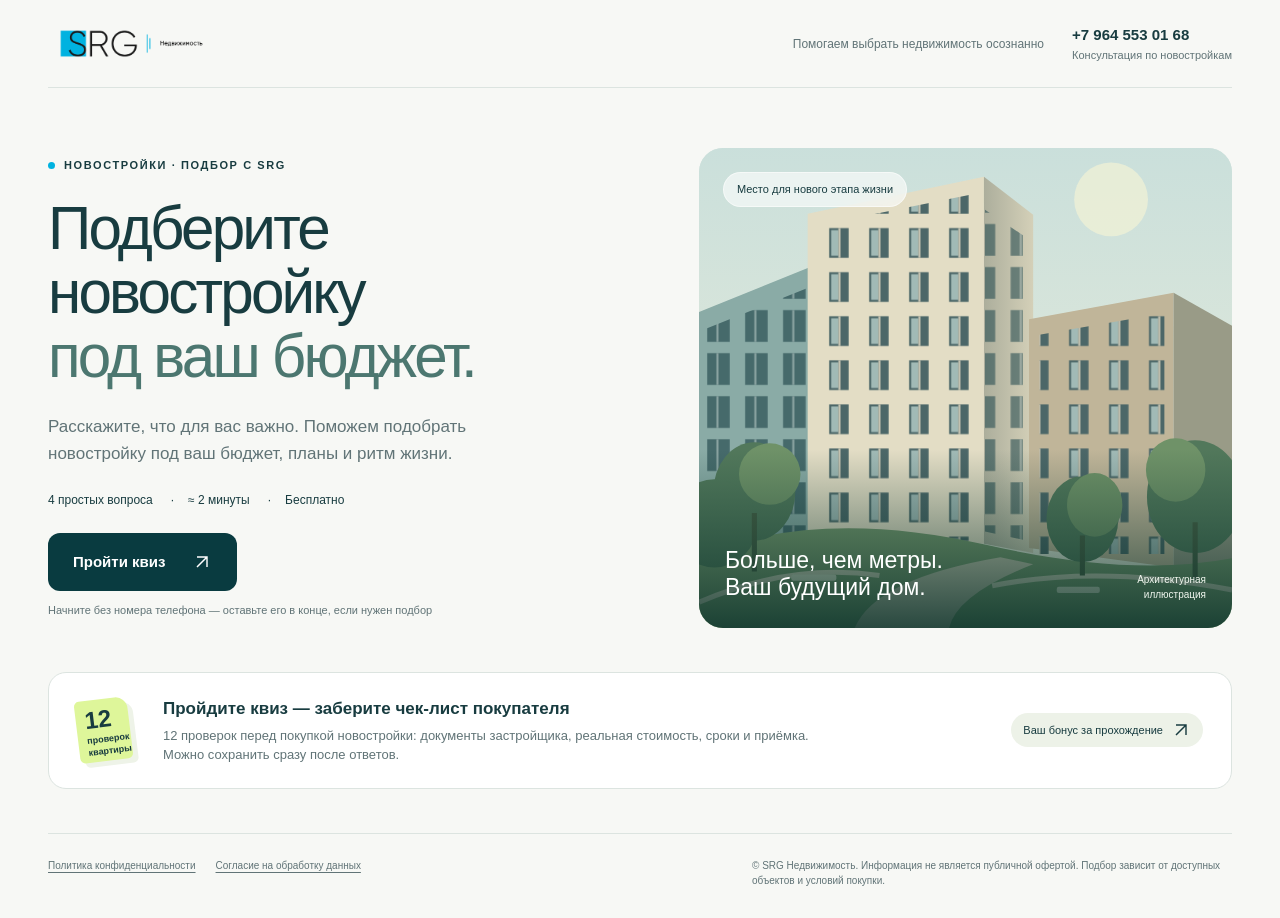
==== SRG_quiz.html @ aa9a9b54 "Add updated SRG new-build quiz and download archive" ====
<!doctype html>
<html lang="ru">
<head>
<meta charset="utf-8"><meta name="viewport" content="width=device-width,initial-scale=1,viewport-fit=cover">
<meta name="theme-color" content="#093b40"><meta name="description" content="Подбор новостройки с SRG: ответьте на 4 вопроса и получите чек-лист проверки квартиры перед покупкой.">
<title>Ваша новая квартира — квиз SRG Недвижимость</title>
<style>
:root{--ink:#183c40;--muted:#617477;--paper:#f7f8f5;--line:#dce4e0;--green:#093b40;--lime:#def69a;--blue:#00b2e0;--error:#b33530}*{box-sizing:border-box}body{margin:0;font-family:Arial,Helvetica,sans-serif;color:var(--ink);background:var(--paper);line-height:1.5}button,input{font:inherit}button,a,input{-webkit-tap-highlight-color:transparent}button{cursor:pointer}a{color:inherit}button:focus-visible,a:focus-visible,input:focus-visible{outline:3px solid #00a7d1;outline-offset:4px}button:disabled{cursor:not-allowed;opacity:.45}button{color:inherit}h1,h2,h3,p{margin:0}button{border:0}svg{display:block}img{max-width:100%}[hidden]{display:none!important}.wrap{width:min(1184px,calc(100% - 64px));margin:auto}.header{height:88px;display:flex;align-items:center;justify-content:space-between;border-bottom:1px solid var(--line);gap:20px}.logo{width:167px;display:block}.header-right{display:flex;align-items:center;gap:28px}.header-note{font-size:12px;color:var(--muted)}.phone{text-decoration:none;font-weight:700;font-size:15px}.phone small{display:block;text-align:right;color:var(--muted);font-size:11px;font-weight:400}.hero{display:grid;grid-template-columns:1.12fr 1fr;gap:54px;padding:60px 0 44px;align-items:center}.eyebrow{font-size:11px;font-weight:700;letter-spacing:1.6px;text-transform:uppercase;display:flex;gap:9px;align-items:center}.eyebrow:before{content:'';width:7px;height:7px;border-radius:50%;background:var(--blue)}h1{font-size:clamp(38px,4.7vw,61px);font-weight:500;line-height:1.07;letter-spacing:-2.8px;margin:23px 0}h1 em{font-style:normal;color:#4c7770}.intro{color:var(--muted);max-width:430px;font-size:17px;line-height:1.6}.meta{display:flex;align-items:center;gap:18px;margin:24px 0;font-size:12px}.meta span{display:flex;align-items:center;gap:6px}.meta span+span:before{content:'·';margin-right:8px}.primary{display:inline-flex;align-items:center;justify-content:center;gap:27px;padding:18px 25px;border-radius:12px;background:var(--green);color:white;font-size:15px;font-weight:700;min-height:56px;text-decoration:none;transition:background .2s,transform .2s}.primary:hover{background:#176069}.arrow{font-size:23px;line-height:1;font-weight:400}.under-button{font-size:11px;color:var(--muted);margin-top:11px}.scene{position:relative;background:#d6e5df;border-radius:24px;overflow:hidden;min-height:480px;isolation:isolate}.scene>svg{width:100%;height:480px;object-fit:cover}.scene-tag{position:absolute;left:24px;top:24px;background:#fff9;backdrop-filter:blur(10px);padding:8px 13px;border:1px solid #fff8;border-radius:30px;font-size:11px}.scene-caption{position:absolute;bottom:26px;left:26px;right:26px;display:flex;justify-content:space-between;align-items:flex-end;color:white}.scene-caption strong{font-size:23px;line-height:1.2;font-weight:500}.scene-caption span{font-size:10px;color:#f0f6ee;max-width:110px;text-align:right}.gift{display:grid;grid-template-columns:64px 1fr auto;align-items:center;gap:22px;border:1px solid var(--line);border-radius:18px;padding:23px 28px;background:#fff;margin:0 0 44px}.gift-icon{height:62px;width:53px;border-radius:5px 12px 5px 5px;background:var(--lime);display:flex;flex-direction:column;justify-content:center;padding:9px;transform:rotate(-7deg);box-shadow:5px 5px 0 #eef3e8;font-size:9px;font-weight:700;line-height:1.3}.gift-icon b{font-size:24px}.gift-title{font-size:17px;font-weight:700}.gift-copy{font-size:13px;color:var(--muted);margin-top:4px;max-width:650px}.pill{display:inline-flex;align-items:center;gap:8px;border-radius:30px;background:#edf2e8;padding:7px 12px;font-size:11px;white-space:nowrap}.footer{display:flex;justify-content:space-between;gap:24px;padding:24px 0 30px;border-top:1px solid var(--line);color:var(--muted);font-size:10px}.footer-links{display:flex;gap:20px;flex-wrap:wrap}.footer small{font-size:10px;max-width:480px}.legal-link{border:0;background:none;padding:0;text-align:left;text-decoration:underline;text-underline-offset:3px;font-size:inherit;color:inherit}.quiz-page{padding:32px 0 46px}.quiz-heading{display:flex;align-items:center;justify-content:space-between;margin-bottom:20px;gap:16px}.text-button{padding:7px 0;background:none;color:var(--muted);font-size:12px}.quiz-layout{display:grid;grid-template-columns:minmax(0,1fr) 290px;border:1px solid var(--line);border-radius:22px;overflow:hidden;background:#fff;min-height:590px}.main-panel{padding:34px 40px;min-width:0;display:flex;flex-direction:column}.progress-meta{display:flex;justify-content:space-between;font-size:11px;color:var(--muted);margin-bottom:10px}.progress{height:4px;background:#edf1eb;border-radius:8px;overflow:hidden;margin-bottom:32px}.progress-fill{height:100%;background:#559485;transition:width .25s}.question-title{font-size:31px;letter-spacing:-1px;font-weight:500;line-height:1.2;margin:0 0 9px}.question-sub{font-size:13px;color:var(--muted);margin-bottom:25px}.choices{display:grid;grid-template-columns:1fr 1fr;gap:12px;border:0;margin:0;padding:0}.choice{position:relative;cursor:pointer;display:flex;align-items:center;gap:13px;min-height:80px;padding:18px 16px;border:1px solid var(--line);border-radius:12px;transition:background .15s,border-color .15s}.choice:hover{border-color:#6c988c;background:#fafcf8}.choice:has(input:checked){background:#f2f7e8;border-color:#648b65;box-shadow:inset 0 0 0 1px #648b65}.choice:has(input:focus-visible){outline:3px solid var(--blue);outline-offset:3px}.choice input{accent-color:var(--green);width:19px;height:19px;flex-shrink:0;margin:0}.choice strong{font-weight:500;font-size:14px;display:block}.choice small{font-size:11px;color:var(--muted);display:block;margin-top:3px}.plan-icon{border:1.5px solid #94a5a0;display:flex;gap:3px;padding:4px;width:43px;height:38px;flex-shrink:0}.plan-icon i{display:block;flex:1;border:1px solid #94a5a0}.choices.rooms .choice{min-height:96px}.quiz-bottom{margin-top:auto;padding-top:25px}.actions{display:flex;align-items:center;justify-content:space-between;gap:16px}.back{border:1px solid var(--line);border-radius:12px;background:white;padding:14px 18px;font-size:13px;min-height:51px}.actions .primary{min-height:51px;padding:14px 23px;font-size:13px}.keyboard-hint{font-size:10px;color:var(--muted);margin-top:14px;text-align:right}.error{font-size:12px;color:var(--error);min-height:23px;margin-bottom:8px}.aside{background:var(--green);color:white;padding:33px 25px;display:flex;flex-direction:column;gap:26px}.advisor{display:flex;gap:12px;align-items:center}.avatar{height:43px;width:43px;background:#2a5a5a;border:1px solid #668880;border-radius:50%;display:grid;place-items:center;font-size:12px;font-weight:700;letter-spacing:1px}.advisor strong{font-weight:500;font-size:14px;display:block}.advisor small{font-size:10px;color:#b7cfca}.tip{font-size:13px;line-height:1.8;color:#e3eeea}.tip:before{content:'“';display:block;color:var(--lime);font-size:43px;line-height:.8;margin:6px 0 14px}.aside-gift{margin-top:auto;border-top:1px solid #426365;padding-top:24px}.aside-gift .pill{background:#31584f;color:var(--lime);font-size:10px;margin-bottom:14px}.aside-gift h3{font-size:19px;line-height:1.3;font-weight:500;margin-bottom:10px}.aside-gift p{font-size:11px;line-height:1.7;color:#bdd1cb}.aside-gift .gift-icon{margin-bottom:20px;color:var(--green)}.contact-grid{display:grid;gap:15px;max-width:470px}.field-label{font-size:12px;display:block;margin-bottom:7px}.input{width:100%;border:1px solid #cbd7d1;border-radius:10px;padding:14px 15px;min-height:52px;background:#fafbf8;color:var(--ink);font-size:16px}.checks{display:grid;gap:12px;margin:18px 0}.check{display:flex;align-items:flex-start;gap:10px;font-size:11px;line-height:1.65;color:var(--muted)}.check input{width:18px;height:18px;accent-color:var(--green);flex-shrink:0;margin:0;margin-top:2px}.check a{color:var(--ink)}.bonus-link{display:inline-flex;align-items:center;gap:8px;font-size:12px;color:#376a57;background:#f0f5e8;border-radius:8px;padding:11px 13px;margin:17px 0 0;text-decoration:underline;text-underline-offset:3px;border:0}.summary{display:flex;flex-wrap:wrap;gap:6px;margin:14px 0 20px}.summary span{font-size:10px;border:1px solid var(--line);border-radius:5px;padding:5px 8px;color:var(--muted)}.notice{border-radius:10px;background:#f2f5ec;padding:15px;font-size:13px;line-height:1.7;margin:15px 0}.success-icon{width:64px;height:64px;background:var(--lime);border-radius:50%;display:grid;place-items:center;font-size:28px;margin-bottom:22px}.success-actions{display:flex;gap:12px;flex-wrap:wrap;margin-top:25px}dialog{width:min(640px,calc(100% - 32px));max-height:85dvh;border:1px solid var(--line);border-radius:18px;padding:28px;color:var(--ink);background:white;box-shadow:0 25px 100px #0003}dialog::backdrop{background:#09282d99;backdrop-filter:blur(4px)}.dialog-top{display:flex;justify-content:flex-end;position:sticky;top:0}.close{background:var(--paper);border-radius:50%;width:36px;height:36px;font-size:24px}.legal-content h3{font-size:21px;line-height:1.3;margin:8px 0 20px}.legal-content p,.legal-content ul{font-size:14px;color:var(--muted);margin:12px 0}.checklist-content h3{font-size:24px;line-height:1.2;margin-bottom:15px}.checklist-content p,.checklist-content li{font-size:13px;color:var(--muted)}.checklist-content ol{padding-left:22px}.checklist-content li{padding:7px 0}.checklist-content .primary{margin-top:20px}.sr-only{position:absolute;width:1px;height:1px;padding:0;margin:-1px;overflow:hidden;clip:rect(0,0,0,0);white-space:nowrap;border:0}
@media(min-width:1500px){.hero{padding-top:78px;padding-bottom:56px}}
@media(max-width:1000px){.wrap{width:calc(100% - 40px)}.hero{gap:28px}.scene,.scene>svg{min-height:420px;height:420px}.quiz-layout{grid-template-columns:minmax(0,1fr) 240px}.main-panel{padding:28px}.aside{padding:28px 20px}.question-title{font-size:28px}.header-note{display:none}.choice{padding:15px 12px}.gift{gap:16px}.gift .pill{display:none}}
@media(max-width:700px){.wrap{width:calc(100% - 36px)}.header{height:70px;gap:15px}.logo{width:128px}.phone{font-size:12px}.phone small{font-size:9px}.hero{grid-template-columns:1fr;gap:25px;padding:29px 0 23px;align-items:start}.eyebrow{font-size:9px;letter-spacing:1.1px}h1{font-size:43px;line-height:1.07;letter-spacing:-1.9px;margin:17px 0}.intro{font-size:14px;max-width:360px}.meta{font-size:11px;gap:10px;margin:19px 0}.primary{width:100%;padding:16px 20px;justify-content:space-between}.under-button{text-align:center;font-size:10px}.scene,.scene>svg{height:225px;min-height:225px}.scene>svg{object-fit:cover}.scene{border-radius:16px}.scene-tag{top:14px;left:16px;font-size:9px;padding:6px 10px}.scene-caption{bottom:17px;left:17px;right:17px}.scene-caption strong{font-size:19px}.scene-caption span{font-size:8px}.gift{grid-template-columns:48px 1fr;padding:19px 16px;gap:15px;border-radius:14px;margin-bottom:26px}.gift-icon{width:43px;height:56px;font-size:8px}.gift-title{font-size:14px;line-height:1.4}.gift-copy{font-size:11px;line-height:1.6}.footer{flex-direction:column;gap:13px;padding:20px 0 24px;font-size:9px}.footer-links{gap:12px;line-height:1.8}.footer small{font-size:9px}.quiz-page{padding:15px 0 25px}.quiz-heading{margin-bottom:13px}.quiz-heading .eyebrow{font-size:9px}.text-button{font-size:11px}.quiz-layout{display:flex;flex-direction:column;border-radius:16px;min-height:0}.main-panel{padding:24px 19px;min-height:520px}.progress{margin-bottom:25px}.question-title{font-size:27px;line-height:1.18;letter-spacing:-.8px}.question-sub{font-size:12px;margin-bottom:20px}.choices{gap:10px;grid-template-columns:1fr}.choice{min-height:61px;padding:14px}.choice strong{font-size:14px}.choice small{font-size:11px}.choices.rooms{grid-template-columns:1fr 1fr}.choices.priorities{grid-template-columns:1fr 1fr}.choices.priorities .choice{min-height:94px;gap:9px;align-items:flex-start;padding:13px 10px}.choices.priorities .choice strong{font-size:12px}.choices.priorities .choice small{font-size:10px}.choices.rooms .choice{min-height:105px;flex-wrap:wrap;gap:8px}.choices.rooms .choice input{position:absolute;right:12px;top:12px;width:17px;height:17px}.choices.rooms .choice>span:last-child{width:100%}.plan-icon{width:35px;height:29px}.quiz-bottom{padding-top:18px}.actions .primary{width:auto;flex:1;max-width:250px;justify-content:center;gap:20px;padding:14px 16px}.back{padding:14px}.keyboard-hint{display:none}.aside{padding:18px 20px;gap:12px}.advisor,.tip{display:none}.aside-gift{padding:0;border:0;display:grid;grid-template-columns:35px 1fr;column-gap:15px;align-items:center}.aside-gift .gift-icon{width:32px;height:40px;padding:5px;font-size:6px;margin:0;grid-row:1/4;box-shadow:none}.aside-gift .gift-icon b{font-size:17px}.aside-gift .pill{background:none;padding:0;font-size:9px;margin-bottom:3px}.aside-gift h3{font-size:13px;margin:0}.aside-gift p{font-size:10px;line-height:1.5;margin-top:5px}.check{font-size:10px}.summary{margin-bottom:15px}.success-actions{flex-direction:column}.success-actions .primary{justify-content:center}.error{font-size:11px}.contact-grid{gap:12px}.bonus-link{font-size:11px}dialog{padding:20px}.legal-content h3{font-size:19px}}
@media(max-width:700px){#welcome{display:flex;flex-direction:column}.hero{display:contents}.hero>div:first-child{padding-top:29px}.hero .scene{order:2;margin-bottom:25px}.gift{margin:23px 0;order:1}.scene{width:100%}h1{font-size:40px}.gift-title{font-size:14px}}
@media(max-width:360px){.wrap{width:calc(100% - 28px)}h1{font-size:37px}.phone{font-size:11px}.logo{width:113px}.main-panel{padding:22px 15px}.actions{gap:9px}.actions .primary{font-size:12px;gap:10px}.meta{gap:5px;font-size:10px}.meta span+span:before{margin-right:4px}}
@media(prefers-reduced-motion:reduce){*,*:before,*:after{scroll-behavior:auto!important;transition:none!important;animation:none!important}}
</style>
</head><body>
<header class="wrap header"><a href="#" data-home aria-label="SRG Недвижимость — на главную"><img class="logo" src="[data-uri]" alt="SRG Недвижимость"></a><div class="header-right"><span class="header-note">Помогаем выбрать недвижимость осознанно</span><a class="phone" href="tel:+79645530168">+7 964 553 01 68<small>Консультация по новостройкам</small></a></div></header>
<main>
<section class="wrap" id="welcome" aria-labelledby="hero-title">
<div class="hero"><div><p class="eyebrow">Новостройки · подбор с SRG</p><h1 id="hero-title">Подберите<br>новостройку<br><em>под ваш бюджет.</em></h1><p class="intro">Расскажите, что для вас важно. Поможем подобрать новостройку под ваш бюджет, планы и ритм жизни.</p><div class="meta"><span>4 простых вопроса</span><span>≈ 2 минуты</span><span>Бесплатно</span></div><button class="primary" type="button" id="start">Пройти квиз<span class="arrow" aria-hidden="true"><svg width="20" height="20" viewBox="0 0 24 24" fill="none" stroke="currentColor" stroke-width="1.7" aria-hidden="true"><path d="M6 18 18 6M6 6h12v12"/></svg></span></button><p class="under-button">Начните без номера телефона — оставьте его в конце, если нужен подбор</p></div>
<div class="scene" role="img" aria-label="Иллюстрация современного жилого квартала с зелёным двором"><span class="scene-tag">Место для нового этапа жизни</span>
<svg viewBox="0 0 520 500" preserveAspectRatio="xMidYMid slice" aria-hidden="true"><defs><linearGradient id="sky" x2="0" y2="1"><stop stop-color="#c9dfdb"/><stop offset="1" stop-color="#ecedda"/></linearGradient><linearGradient id="shade" x2="1" y2="0"><stop stop-color="#acae9c"/><stop offset="1" stop-color="#d4d0b8"/></linearGradient><linearGradient id="fade" x2="0" y2="1"><stop stop-color="#0a352e" stop-opacity="0"/><stop offset="1" stop-color="#082e28" stop-opacity=".9"/></linearGradient><pattern id="windows" width="39" height="43" patternUnits="userSpaceOnUse"><rect x="10" y="8" width="19" height="29" fill="#4c6768"/><rect x="12" y="10" width="7" height="25" fill="#a1bab6"/><path d="M20 8v29" stroke="#cbc7b4" stroke-width="2"/></pattern><pattern id="dark-windows" width="37" height="42" patternUnits="userSpaceOnUse"><rect x="8" y="6" width="22" height="31" fill="#294e52"/><path d="M18 6v31" stroke="#8ba1a0" stroke-width="2"/></pattern></defs><rect width="520" height="500" fill="url(#sky)"/><circle cx="402" cy="66" r="36" fill="#f6f4d6" opacity=".65"/><path d="M-20 470L-20 184 123 126 123 431Z" fill="#8aaba6"/><path d="M0 195L112 150V419H0Z" fill="url(#dark-windows)" opacity=".7"/><path d="M106 390V80L278 44V402Z" fill="#e3ddc5"/><path d="M278 44L326 81V411L278 402Z" fill="url(#shade)"/><path d="M118 91L267 61V399H118Z" fill="url(#windows)"/><path d="M279 76L316 101V398L279 390Z" fill="url(#dark-windows)" opacity=".6"/><path d="M322 406V183L463 157V425Z" fill="#c0b599"/><path d="M463 157L530 195V441L463 425Z" fill="#999b87"/><path d="M332 198L454 177V412H332Z" fill="url(#windows)"/><path d="M0 413Q118 366 280 403T550 409V500H0Z" fill="#78996e"/><path d="M148 500Q153 439 294 415L326 422Q234 458 244 500" fill="#c4c3ac"/><path d="M0 459Q90 420 176 433M286 443Q391 422 520 447" stroke="#d0d0b8" stroke-width="5" fill="none"/>
<g fill="#52785b"><ellipse cx="54" cy="351" rx="40" ry="48"/><ellipse cx="15" cy="382" rx="42" ry="43"/><ellipse cx="374" cy="378" rx="35" ry="42"/><ellipse cx="484" cy="356" rx="47" ry="55"/></g><g fill="#6f9268"><ellipse cx="69" cy="334" rx="30" ry="30"/><ellipse cx="386" cy="364" rx="27" ry="31"/><ellipse cx="465" cy="330" rx="29" ry="31"/></g><g stroke="#485f45" stroke-width="5"><path d="M54 372v57M374 394v39M484 381v57"/></g><g fill="#dae0c8"><rect x="90" y="432" width="44" height="6" rx="2"/><rect x="349" y="444" width="42" height="6" rx="2"/></g><rect y="310" width="520" height="190" fill="url(#fade)"/></svg>
<div class="scene-caption"><strong>Больше, чем метры.<br>Ваш будущий дом.</strong><span>Архитектурная иллюстрация</span></div></div></div>
<div class="gift"><div class="gift-icon" aria-hidden="true"><b>12</b>проверок<br>квартиры</div><div><p class="gift-title">Пройдите квиз — заберите чек-лист покупателя</p><p class="gift-copy">12 проверок перед покупкой новостройки: документы застройщика, реальная стоимость, сроки и приёмка. Можно сохранить сразу после ответов.</p></div><span class="pill">Ваш бонус за прохождение <svg width="20" height="20" viewBox="0 0 24 24" fill="none" stroke="currentColor" stroke-width="1.7" aria-hidden="true"><path d="M6 18 18 6M6 6h12v12"/></svg></span></div>
</section>
<section class="wrap quiz-page" id="quiz" hidden aria-labelledby="question-title"><div class="quiz-heading"><button type="button" class="text-button" data-home>← На главную</button><span class="eyebrow">Ваш будущий дом — ближе</span></div><div class="quiz-layout"><div class="main-panel"><div id="progress-area"><div class="progress-meta"><span id="step-label"></span><span id="progress-label"></span></div><div class="progress" role="progressbar" aria-label="Прогресс опроса" aria-valuemin="0" aria-valuemax="100" aria-valuenow="0"><div class="progress-fill"></div></div></div><form id="quiz-form" novalidate data-endpoint=""><div id="step-content"></div><div class="quiz-bottom"><p class="error" id="error" role="alert"></p><div class="actions"><button type="button" class="back" id="back">← Назад</button><button type="submit" class="primary" id="next">Далее <span class="arrow" aria-hidden="true">→</span></button></div><p class="keyboard-hint">Выберите подходящий вариант и нажмите «Далее»</p></div></form></div><aside class="aside"><div class="advisor"><div class="avatar" aria-hidden="true">SRG</div><div><strong>Команда SRG</strong><small>Поможем разобраться в деталях</small></div></div><p class="tip" id="advisor-tip"></p><div class="aside-gift"><div class="gift-icon" aria-hidden="true"><b>12</b>проверок<br>квартиры</div><span class="pill">Бонус за прохождение</span><h3>Покупайте квартиру<br>с открытыми глазами</h3><p>Чек-лист проверки новостройки будет доступен после 4 вопроса.</p></div></aside></div></section>
</main>
<footer class="wrap footer"><div class="footer-links"><a href="#privacy-policy" class="legal-link" data-legal="privacy-policy">Политика конфиденциальности</a><a href="#personal-data-consent" class="legal-link" data-legal="personal-data-consent">Согласие на обработку данных</a></div><small>© SRG Недвижимость. Информация не является публичной офертой. Подбор зависит от доступных объектов и условий покупки.</small></footer>
<dialog id="legal-dialog" aria-label="Правовые документы"><div class="dialog-top"><button type="button" class="close" data-close aria-label="Закрыть документ">×</button></div><div class="legal-content" id="legal-content"></div></dialog>
<template id="privacy-policy">
          <h3>Политика обработки данных и конфиденциальности</h3>
          <p>Данные из формы используются для обратной связи по заявке, подготовки консультации, подбора вариантов и контроля качества коммуникаций. Оператор: ООО «ЭсАрДжи-Ипотечный центр», ИНН 7705860470, ОГРН 5087746296710.</p>
          <ul>
            <li>Обрабатываются телефон и ответы квиза.</li>
            <li>Данные могут уточняться, храниться и использоваться в пределах целей обращения.</li>
            <li>Пользователь может отозвать согласие, направив обращение оператору.</li>
          </ul>
        </template><template id="personal-data-consent">
          <h3>Согласие на обработку персональных данных</h3>
          <p>Оставляя заявку, пользователь подтверждает согласие на обработку персональных данных для связи по обращению, консультации по покупке новостройки и подготовки предложений по сопровождению сделки.</p>
          <p style="margin-top:12px">Адрес оператора: 105082, Москва, вн.тер.г. муниципальный округ Басманный, ул. Фридриха Энгельса, д. 75, стр. 11, этаж 2, офис 204.</p>
        </template>
<dialog id="checklist-dialog" aria-labelledby="checklist-title"><div class="dialog-top"><button type="button" class="close" data-close aria-label="Закрыть чек-лист">×</button></div><div class="checklist-content"><p class="eyebrow">Ваш бонус · SRG Недвижимость</p><h3 id="checklist-title" style="margin-top:16px">12 проверок перед покупкой новостройки</h3><p>Сохраните список и используйте его при сравнении объектов.</p><ol id="checklist-items"></ol><p>Материал носит информационный характер. Для проверки конкретной сделки обратитесь к профильному специалисту.</p><button type="button" class="primary" id="download">Сохранить чек-лист <span aria-hidden="true">↓</span></button></div></dialog>
<noscript><p class="wrap notice">Для прохождения квиза включите JavaScript. Связаться с SRG можно по телефону <a href="tel:+79645530168">+7 964 553 01 68</a>.</p></noscript>
<script>
'use strict';
(()=>{
const questions=[
{key:'priorities',title:'Что для вас важно в новом доме?',sub:'Выберите до 3 приоритетов — учтём их при подборе.',multiple:true,options:[['Зелёный район'],['Инфраструктура для детей','Школы и детские сады рядом'],['Близость к метро, МЦД или МЦК'],['Парковка'],['Закрытый благоустроенный двор'],['Вид из окна'],['Близость к центру'],['Скорое получение ключей']],tip:'Выберите до трёх самых важных факторов. Это поможет сравнивать квартиры по вашим потребностям, а не только по цене.'},
{key:'rooms',title:'Сколько комнат вас интересует?',sub:'Выберите удобный для вас формат квартиры.',rooms:true,options:[['Студия'],['1 комната'],['2 комнаты'],['3 комнаты'],['4 и более комнат']],tip:'Количество комнат — отправная точка. На консультации можно обсудить площадь, хранение и удобство планировки.'},
{key:'budget',title:'На какую цену ориентируетесь?',sub:'Укажите полную стоимость квартиры, а не первый взнос.',options:[['До 4 млн ₽'],['4–13 млн ₽'],['13–21 млн ₽'],['21–30 млн ₽'],['Более 30 млн ₽']],tip:'В бюджет стоит заложить не только квартиру, но и отделку, переезд и сопутствующие расходы. Поможем учесть детали.'},
{key:'finish',title:'Какая отделка вам подходит?',sub:'Выберите, в каком виде хотите получить квартиру.',options:[['Черновая отделка','Ремонт с нуля под себя'],['Предчистовая (White box)','Основная подготовка к ремонту выполнена'],['Чистовая отделка','Финишные покрытия от застройщика'],['Готовый ремонт','Рассматриваю готовое решение'],['Не важно','Готовы сравнить варианты']],tip:'Названия отделки у застройщиков могут отличаться. Важно сравнить конкретный перечень работ и материалов в договоре.'}
];
const checklist=[['Проверьте застройщика','Сопоставьте наименование и ИНН в договоре с данными ЕГРЮЛ. Изучите реализованные проекты и историю переносов сроков.'],['Изучите проект на наш.дом.рф','Найдите проектную декларацию, разрешение на строительство и актуальные сведения о ходе работ.'],['Проверьте права на землю','Уточните кадастровый номер, вид разрешённого использования и основание владения участком. При необходимости запросите выписку ЕГРН.'],['Сверьте условия договора','Проверьте точное описание объекта, площадь, цену, отделку, срок передачи и ответственность сторон.'],['Разберитесь с эскроу','Уточните порядок оплаты, уполномоченный банк и условия возврата средств. Не переводите деньги по неподтверждённым реквизитам.'],['Рассчитайте полную стоимость','Учтите отделку, мебель, страхование, оформление, переезд и другие расходы помимо цены квартиры.'],['Сравните способы оплаты','Запросите полную стоимость кредита, график платежей и условия рассрочки. Проверьте, меняется ли цена при выборе программы.'],['Уточните сроки','Разделяйте дату ввода дома в эксплуатацию и срок передачи ключей. Посмотрите, что закреплено в договоре.'],['Оцените инфраструктуру','Проверьте фактическую доступность транспорта, школ, поликлиник и магазинов. Отделяйте существующие объекты от планируемых.'],['Изучите планировку','Проверьте размеры помещений, окна, стороны света, мокрые зоны, места хранения и возможные ограничения перепланировки.'],['Зафиксируйте состав отделки','Уточните материалы, оборудование, комплектацию и критерии качества в приложении к договору.'],['Подготовьтесь к приёмке','Осмотрите квартиру, зафиксируйте недостатки в акте и уточните порядок их устранения. При необходимости пригласите специалиста.']];
const $=s=>document.querySelector(s),welcome=$('#welcome'),quiz=$('#quiz'),form=$('#quiz-form'),content=$('#step-content'),next=$('#next'),back=$('#back'),error=$('#error');
let step=0,answers={},contact={phone:'',personal:false,privacy:false},sending=false,sent=false;
const esc=s=>String(s).replace(/[&<>"']/g,c=>({'&':'&amp;','<':'&lt;','>':'&gt;','"':'&quot;',"'":'&#39;'}[c]));
function top(){window.scrollTo({top:0,behavior:'instant'});}
function focusTitle(){const h=$('#question-title');h?.focus({preventScroll:true});}
function remember(){if(step===questions.length&&!sent){contact.phone=$('#phone')?.value||'';contact.personal=$('#personal')?.checked||false;contact.privacy=$('#privacy')?.checked||false;}}
function render(){
$('.quiz-bottom').hidden=false;error.textContent='';const final=step===questions.length;const percent=Math.round(step/questions.length*100);
$('#step-label').textContent=final?'Все вопросы пройдены':'Вопрос '+(step+1)+' из '+questions.length;
$('#progress-label').textContent=percent+'%';$('.progress-fill').style.width=percent+'%';$('.progress').setAttribute('aria-valuenow',percent);
next.hidden=false;back.textContent=step===0?'← На главную':'← Назад';next.disabled=false;
$('.keyboard-hint').hidden=final;next.innerHTML=final?'Получить подбор <span class="arrow" aria-hidden="true"><svg width="20" height="20" viewBox="0 0 24 24" fill="none" stroke="currentColor" stroke-width="1.7" aria-hidden="true"><path d="M6 18 18 6M6 6h12v12"/></svg></span>':'Далее <span class="arrow" aria-hidden="true">→</span>';
if(!final){const q=questions[step];$('#advisor-tip').textContent=q.tip;
content.innerHTML='<h2 class="question-title" id="question-title" tabindex="-1">'+q.title+'</h2><p class="question-sub">'+q.sub+'</p><fieldset class="choices '+(q.rooms?'rooms':q.multiple?'priorities':'')+'"><legend class="sr-only">'+q.title+'</legend>'+q.options.map((o,i)=>'<label class="choice"><input type="'+(q.multiple?'checkbox':'radio')+'" name="'+q.key+'" value="'+esc(o[0])+'" '+((q.multiple?(answers[q.key]||[]).includes(o[0]):answers[q.key]===o[0])?'checked':'')+'>'+(q.rooms?'<span class="plan-icon" aria-hidden="true">'+Array.from({length:i===5?1:Math.min(i+1,4)},()=>'<i></i>').join('')+'</span>':'')+'<span><strong>'+esc(o[0])+'</strong>'+(o[1]?'<small>'+esc(o[1])+'</small>':'')+'</span></label>').join('')+'</fieldset>';
}else if(answers.budget==='До 4 млн ₽'){
$('#advisor-tip').textContent='Начните с проверки документов и полной стоимости. Если захотите обсудить покупку, свяжитесь с командой SRG.';
content.innerHTML='<div class="success-icon" aria-hidden="true">✓</div><h2 class="question-title" id="question-title" tabindex="-1">Ваш чек-лист уже готов</h2><p class="question-sub">Для вашего бюджета начните с памятки по выбору и проверке квартиры. Сохраните её, чтобы сравнивать предложения осознанно.</p><div class="notice">12 проверок: застройщик, документы, полная стоимость покупки, отделка и приёмка.</div><button type="button" class="primary" data-checklist>Забрать чек-лист <span aria-hidden="true">↓</span></button><p class="question-sub" style="margin-top:20px">Нужна помощь? <a href="tel:+79645530168">Позвоните SRG</a> — обсудим задачу.</p>';
next.hidden=true;$('.keyboard-hint').hidden=true;
}else{
$('#advisor-tip').textContent='Ответы помогут специалисту подготовиться к разговору. Уточним детали и обсудим подходящие варианты без обязательства покупать.';
content.innerHTML='<h2 class="question-title" id="question-title" tabindex="-1">Осталось обсудить ваш подбор</h2><p class="question-sub">Оставьте телефон для консультации SRG. Специалист уточнит детали и поможет с выбором.</p><div class="summary">'+questions.map(q=>'<span>'+esc(Array.isArray(answers[q.key])?answers[q.key].join(', '):answers[q.key])+'</span>').join('')+'</div><div class="contact-grid"><div><label class="field-label" for="phone">Ваш номер телефона</label><input class="input" id="phone" name="phone" type="tel" inputmode="tel" autocomplete="tel" maxlength="24" placeholder="+7 (999) 000-00-00" aria-describedby="error" value="'+esc(contact.phone)+'" required></div></div><div class="checks"><label class="check"><input id="personal" name="personal" type="checkbox" '+(contact.personal?'checked':'')+' required><span>Даю <a href="#personal-data-consent" data-legal="personal-data-consent">согласие на обработку персональных данных</a> для обратной связи по заявке.</span></label><label class="check"><input id="privacy" name="privacy" type="checkbox" '+(contact.privacy?'checked':'')+' required><span>Ознакомлен(а) с <a href="#privacy-policy" data-legal="privacy-policy">политикой конфиденциальности</a>.</span></label></div><button class="bonus-link" type="button" data-checklist>↓ Забрать чек-лист без заявки</button>';
}
}
function home(){if(sending)return;remember();welcome.hidden=false;quiz.hidden=true;top();$('#start').focus({preventScroll:true});}
$('#start').addEventListener('click',()=>{welcome.hidden=true;quiz.hidden=false;if(sent){showSuccess();}else render();top();focusTitle();});
document.addEventListener('click',e=>{
const h=e.target.closest('[data-home]');if(h){e.preventDefault();home();}
const legal=e.target.closest('[data-legal]');if(legal){e.preventDefault();$('#legal-content').innerHTML=document.getElementById(legal.dataset.legal).innerHTML;$('#legal-dialog').showModal();}
if(e.target.closest('[data-checklist]'))$('#checklist-dialog').showModal();
if(e.target.closest('[data-close]'))e.target.closest('dialog').close();
});
document.querySelectorAll('dialog').forEach(d=>d.addEventListener('click',e=>{if(e.target===d){const r=d.getBoundingClientRect();if(e.clientX<r.left||e.clientX>r.right||e.clientY<r.top||e.clientY>r.bottom)d.close();}}));
content.addEventListener('change',e=>{if(step>=questions.length)return;const q=questions[step];if(!e.target.matches('input'))return;if(q.multiple){const chosen=[...content.querySelectorAll('input:checked')];if(chosen.length>3){e.target.checked=false;error.textContent='Выберите не больше 3 приоритетов.';return;}answers[q.key]=chosen.map(i=>i.value);}else answers[q.key]=e.target.value;error.textContent='';});
content.addEventListener('input',e=>{if(e.target.id==='phone')e.target.removeAttribute('aria-invalid');error.textContent='';});
back.addEventListener('click',()=>{if(sending)return;if(step===0){home();return;}remember();step=(step===questions.length&&answers.budget==='До 4 млн ₽')?2:step-1;render();top();focusTitle();});
function validPhone(v){let d=v.replace(/[^0-9]/g,'');if(d.length===10)d='7'+d;if(d.length===11&&d[0]==='8')d='7'+d.slice(1);return /^7[3489][0-9]{9}$/.test(d)?'+'+d:null;}
form.addEventListener('submit',async e=>{
e.preventDefault();if(sending||sent)return;error.textContent='';
if(step<questions.length){if(!answers[questions[step].key]||!answers[questions[step].key].length){error.textContent=questions[step].multiple?'Выберите от 1 до 3 приоритетов.':'Выберите один вариант ответа.';content.querySelector('input').focus();return;}step++;if(step===3&&answers.budget==='До 4 млн ₽')step=questions.length;render();top();focusTitle();return;}
remember();const phone=validPhone(contact.phone);
if(!phone){error.textContent='Введите корректный российский номер: +7 и ещё 10 цифр.';$('#phone').setAttribute('aria-invalid','true');$('#phone').focus();return;}
if(!contact.personal||!contact.privacy){error.textContent='Подтвердите согласие и ознакомление с политикой.';(!contact.personal?$('#personal'):$('#privacy')).focus();return;}
const endpoint=form.dataset.endpoint.trim();
if(!endpoint){error.innerHTML='Онлайн-отправка заявки пока недоступна. Позвоните SRG: <a href="tel:+79645530168">+7 964 553 01 68</a>. Чек-лист уже можно забрать по ссылке выше.';return;}
sending=true;next.disabled=true;back.disabled=true;next.textContent='Отправляем…';const controller=new AbortController(),timer=setTimeout(()=>controller.abort(),15000);
try{const res=await fetch(endpoint,{method:'POST',headers:{'Content-Type':'application/json'},body:JSON.stringify({phone,answers,consent:{personal:true,privacy:true},createdAt:new Date().toISOString(),source:'srg-newbuild-quiz'}),signal:controller.signal});if(!res.ok)throw new Error('HTTP '+res.status);const receipt=await res.json();if(receipt.ok!==true&&receipt.success!==true)throw new Error('Unconfirmed submission');sent=true;contact={phone:'',personal:false,privacy:false};showSuccess();}
catch(_){error.innerHTML='Не удалось подтвердить отправку. Попробуйте ещё раз или позвоните <a href="tel:+79645530168">+7 964 553 01 68</a>.';next.innerHTML='Повторить отправку <span aria-hidden="true"><svg width="20" height="20" viewBox="0 0 24 24" fill="none" stroke="currentColor" stroke-width="1.7" aria-hidden="true"><path d="M6 18 18 6M6 6h12v12"/></svg></span>';}
finally{clearTimeout(timer);sending=false;next.disabled=false;back.disabled=false;}
});
function showSuccess(){content.innerHTML='<div class="success-icon" aria-hidden="true">✓</div><h2 id="question-title" class="question-title" tabindex="-1">Спасибо! Заявка отправлена</h2><p class="question-sub">Специалист SRG свяжется с вами, чтобы обсудить подбор.</p><div class="notice">А пока заберите ваш бонус — 12 проверок перед покупкой новостройки.</div><div class="success-actions"><button class="primary" type="button" data-checklist>Открыть чек-лист <span aria-hidden="true">↓</span></button><button type="button" class="back" id="restart">Пройти ещё раз</button></div>';$('.quiz-bottom').hidden=true;$('#step-label').textContent='Готово';$('#progress-label').textContent='100%';$('.progress-fill').style.width='100%';$('.progress').setAttribute('aria-valuenow','100');$('#restart').onclick=()=>{sent=false;step=0;answers={};$('.quiz-bottom').hidden=false;render();focusTitle();};focusTitle();}
$('#checklist-items').innerHTML=checklist.map(([t,d])=>'<li><strong>'+t+'.</strong> '+d+'</li>').join('');
$('#download').addEventListener('click',()=>{
const doc='<!doctype html><html lang="ru"><meta charset="utf-8"><meta name="viewport" content="width=device-width,initial-scale=1"><title>SRG — чек-лист покупателя новостройки</title><style>body{font-family:Arial,sans-serif;line-height:1.65;color:#183c40;max-width:760px;margin:40px auto;padding:0 22px}h1{line-height:1.15}li{padding:9px 0}p{color:#617477}@media print{body{margin:0;font-size:11pt}li{break-inside:avoid}}</style><p>SRG НЕДВИЖИМОСТЬ · ПАМЯТКА ПОКУПАТЕЛЮ</p><h1>12 проверок перед покупкой новостройки</h1><p>Ваши ориентиры: '+questions.map(q=>esc(Array.isArray(answers[q.key])?answers[q.key].join(', '):answers[q.key]||'Не указано')).join(' · ')+'</p><ol>'+checklist.map(([t,d])=>'<li><strong>'+t+'.</strong> '+d+'</li>').join('')+'</ol><p>Материал носит информационный характер и не заменяет проверку конкретной сделки специалистом.</p><p>SRG: +7 964 553 01 68</p></html>';
const url=URL.createObjectURL(new Blob([doc],{type:'text/html;charset=utf-8'})),a=document.createElement('a');a.href=url;a.download='SRG_checklist_novostroyki.html';document.body.append(a);a.click();a.remove();setTimeout(()=>URL.revokeObjectURL(url),30000);
});
})();
</script></body></html>
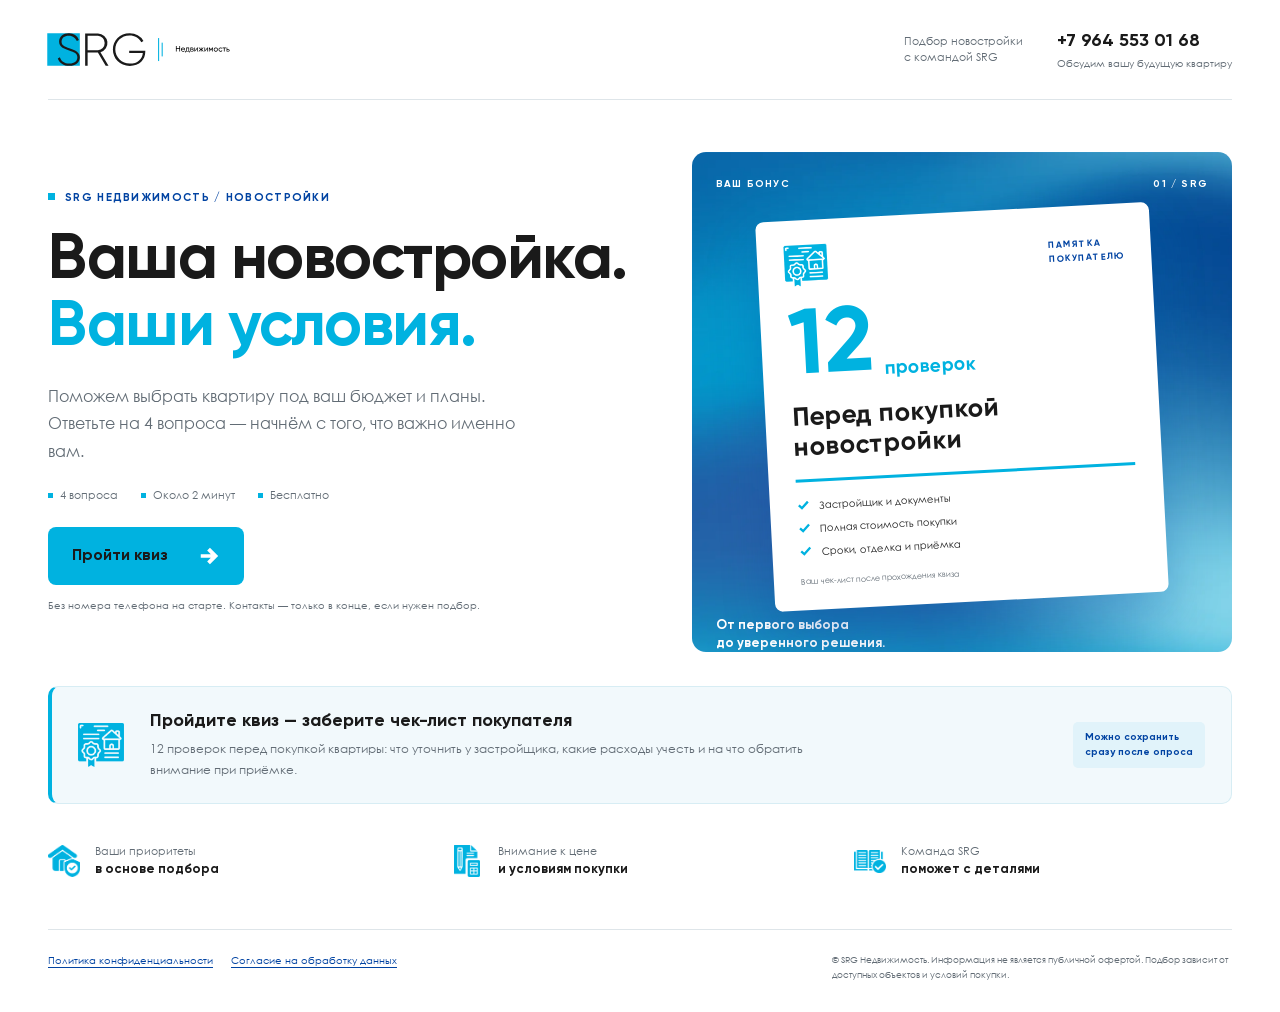
==== commit 65dd42b9: "Apply SRG brandbook fonts, palette and supplied visual assets" ====
--- a/SRG_quiz.html
+++ b/SRG_quiz.html
@@ -2,29 +2,27 @@
 <html lang="ru">
 <head>
 <meta charset="utf-8"><meta name="viewport" content="width=device-width,initial-scale=1,viewport-fit=cover">
-<meta name="theme-color" content="#093b40"><meta name="description" content="Подбор новостройки с SRG: ответьте на 4 вопроса и получите чек-лист проверки квартиры перед покупкой.">
+<meta name="theme-color" content="#00b2e0"><meta name="description" content="Подбор новостройки с SRG: ответьте на 4 вопроса и получите чек-лист проверки квартиры перед покупкой.">
 <title>Ваша новая квартира — квиз SRG Недвижимость</title>
-<style>
-:root{--ink:#183c40;--muted:#617477;--paper:#f7f8f5;--line:#dce4e0;--green:#093b40;--lime:#def69a;--blue:#00b2e0;--error:#b33530}*{box-sizing:border-box}body{margin:0;font-family:Arial,Helvetica,sans-serif;color:var(--ink);background:var(--paper);line-height:1.5}button,input{font:inherit}button,a,input{-webkit-tap-highlight-color:transparent}button{cursor:pointer}a{color:inherit}button:focus-visible,a:focus-visible,input:focus-visible{outline:3px solid #00a7d1;outline-offset:4px}button:disabled{cursor:not-allowed;opacity:.45}button{color:inherit}h1,h2,h3,p{margin:0}button{border:0}svg{display:block}img{max-width:100%}[hidden]{display:none!important}.wrap{width:min(1184px,calc(100% - 64px));margin:auto}.header{height:88px;display:flex;align-items:center;justify-content:space-between;border-bottom:1px solid var(--line);gap:20px}.logo{width:167px;display:block}.header-right{display:flex;align-items:center;gap:28px}.header-note{font-size:12px;color:var(--muted)}.phone{text-decoration:none;font-weight:700;font-size:15px}.phone small{display:block;text-align:right;color:var(--muted);font-size:11px;font-weight:400}.hero{display:grid;grid-template-columns:1.12fr 1fr;gap:54px;padding:60px 0 44px;align-items:center}.eyebrow{font-size:11px;font-weight:700;letter-spacing:1.6px;text-transform:uppercase;display:flex;gap:9px;align-items:center}.eyebrow:before{content:'';width:7px;height:7px;border-radius:50%;background:var(--blue)}h1{font-size:clamp(38px,4.7vw,61px);font-weight:500;line-height:1.07;letter-spacing:-2.8px;margin:23px 0}h1 em{font-style:normal;color:#4c7770}.intro{color:var(--muted);max-width:430px;font-size:17px;line-height:1.6}.meta{display:flex;align-items:center;gap:18px;margin:24px 0;font-size:12px}.meta span{display:flex;align-items:center;gap:6px}.meta span+span:before{content:'·';margin-right:8px}.primary{display:inline-flex;align-items:center;justify-content:center;gap:27px;padding:18px 25px;border-radius:12px;background:var(--green);color:white;font-size:15px;font-weight:700;min-height:56px;text-decoration:none;transition:background .2s,transform .2s}.primary:hover{background:#176069}.arrow{font-size:23px;line-height:1;font-weight:400}.under-button{font-size:11px;color:var(--muted);margin-top:11px}.scene{position:relative;background:#d6e5df;border-radius:24px;overflow:hidden;min-height:480px;isolation:isolate}.scene>svg{width:100%;height:480px;object-fit:cover}.scene-tag{position:absolute;left:24px;top:24px;background:#fff9;backdrop-filter:blur(10px);padding:8px 13px;border:1px solid #fff8;border-radius:30px;font-size:11px}.scene-caption{position:absolute;bottom:26px;left:26px;right:26px;display:flex;justify-content:space-between;align-items:flex-end;color:white}.scene-caption strong{font-size:23px;line-height:1.2;font-weight:500}.scene-caption span{font-size:10px;color:#f0f6ee;max-width:110px;text-align:right}.gift{display:grid;grid-template-columns:64px 1fr auto;align-items:center;gap:22px;border:1px solid var(--line);border-radius:18px;padding:23px 28px;background:#fff;margin:0 0 44px}.gift-icon{height:62px;width:53px;border-radius:5px 12px 5px 5px;background:var(--lime);display:flex;flex-direction:column;justify-content:center;padding:9px;transform:rotate(-7deg);box-shadow:5px 5px 0 #eef3e8;font-size:9px;font-weight:700;line-height:1.3}.gift-icon b{font-size:24px}.gift-title{font-size:17px;font-weight:700}.gift-copy{font-size:13px;color:var(--muted);margin-top:4px;max-width:650px}.pill{display:inline-flex;align-items:center;gap:8px;border-radius:30px;background:#edf2e8;padding:7px 12px;font-size:11px;white-space:nowrap}.footer{display:flex;justify-content:space-between;gap:24px;padding:24px 0 30px;border-top:1px solid var(--line);color:var(--muted);font-size:10px}.footer-links{display:flex;gap:20px;flex-wrap:wrap}.footer small{font-size:10px;max-width:480px}.legal-link{border:0;background:none;padding:0;text-align:left;text-decoration:underline;text-underline-offset:3px;font-size:inherit;color:inherit}.quiz-page{padding:32px 0 46px}.quiz-heading{display:flex;align-items:center;justify-content:space-between;margin-bottom:20px;gap:16px}.text-button{padding:7px 0;background:none;color:var(--muted);font-size:12px}.quiz-layout{display:grid;grid-template-columns:minmax(0,1fr) 290px;border:1px solid var(--line);border-radius:22px;overflow:hidden;background:#fff;min-height:590px}.main-panel{padding:34px 40px;min-width:0;display:flex;flex-direction:column}.progress-meta{display:flex;justify-content:space-between;font-size:11px;color:var(--muted);margin-bottom:10px}.progress{height:4px;background:#edf1eb;border-radius:8px;overflow:hidden;margin-bottom:32px}.progress-fill{height:100%;background:#559485;transition:width .25s}.question-title{font-size:31px;letter-spacing:-1px;font-weight:500;line-height:1.2;margin:0 0 9px}.question-sub{font-size:13px;color:var(--muted);margin-bottom:25px}.choices{display:grid;grid-template-columns:1fr 1fr;gap:12px;border:0;margin:0;padding:0}.choice{position:relative;cursor:pointer;display:flex;align-items:center;gap:13px;min-height:80px;padding:18px 16px;border:1px solid var(--line);border-radius:12px;transition:background .15s,border-color .15s}.choice:hover{border-color:#6c988c;background:#fafcf8}.choice:has(input:checked){background:#f2f7e8;border-color:#648b65;box-shadow:inset 0 0 0 1px #648b65}.choice:has(input:focus-visible){outline:3px solid var(--blue);outline-offset:3px}.choice input{accent-color:var(--green);width:19px;height:19px;flex-shrink:0;margin:0}.choice strong{font-weight:500;font-size:14px;display:block}.choice small{font-size:11px;color:var(--muted);display:block;margin-top:3px}.plan-icon{border:1.5px solid #94a5a0;display:flex;gap:3px;padding:4px;width:43px;height:38px;flex-shrink:0}.plan-icon i{display:block;flex:1;border:1px solid #94a5a0}.choices.rooms .choice{min-height:96px}.quiz-bottom{margin-top:auto;padding-top:25px}.actions{display:flex;align-items:center;justify-content:space-between;gap:16px}.back{border:1px solid var(--line);border-radius:12px;background:white;padding:14px 18px;font-size:13px;min-height:51px}.actions .primary{min-height:51px;padding:14px 23px;font-size:13px}.keyboard-hint{font-size:10px;color:var(--muted);margin-top:14px;text-align:right}.error{font-size:12px;color:var(--error);min-height:23px;margin-bottom:8px}.aside{background:var(--green);color:white;padding:33px 25px;display:flex;flex-direction:column;gap:26px}.advisor{display:flex;gap:12px;align-items:center}.avatar{height:43px;width:43px;background:#2a5a5a;border:1px solid #668880;border-radius:50%;display:grid;place-items:center;font-size:12px;font-weight:700;letter-spacing:1px}.advisor strong{font-weight:500;font-size:14px;display:block}.advisor small{font-size:10px;color:#b7cfca}.tip{font-size:13px;line-height:1.8;color:#e3eeea}.tip:before{content:'“';display:block;color:var(--lime);font-size:43px;line-height:.8;margin:6px 0 14px}.aside-gift{margin-top:auto;border-top:1px solid #426365;padding-top:24px}.aside-gift .pill{background:#31584f;color:var(--lime);font-size:10px;margin-bottom:14px}.aside-gift h3{font-size:19px;line-height:1.3;font-weight:500;margin-bottom:10px}.aside-gift p{font-size:11px;line-height:1.7;color:#bdd1cb}.aside-gift .gift-icon{margin-bottom:20px;color:var(--green)}.contact-grid{display:grid;gap:15px;max-width:470px}.field-label{font-size:12px;display:block;margin-bottom:7px}.input{width:100%;border:1px solid #cbd7d1;border-radius:10px;padding:14px 15px;min-height:52px;background:#fafbf8;color:var(--ink);font-size:16px}.checks{display:grid;gap:12px;margin:18px 0}.check{display:flex;align-items:flex-start;gap:10px;font-size:11px;line-height:1.65;color:var(--muted)}.check input{width:18px;height:18px;accent-color:var(--green);flex-shrink:0;margin:0;margin-top:2px}.check a{color:var(--ink)}.bonus-link{display:inline-flex;align-items:center;gap:8px;font-size:12px;color:#376a57;background:#f0f5e8;border-radius:8px;padding:11px 13px;margin:17px 0 0;text-decoration:underline;text-underline-offset:3px;border:0}.summary{display:flex;flex-wrap:wrap;gap:6px;margin:14px 0 20px}.summary span{font-size:10px;border:1px solid var(--line);border-radius:5px;padding:5px 8px;color:var(--muted)}.notice{border-radius:10px;background:#f2f5ec;padding:15px;font-size:13px;line-height:1.7;margin:15px 0}.success-icon{width:64px;height:64px;background:var(--lime);border-radius:50%;display:grid;place-items:center;font-size:28px;margin-bottom:22px}.success-actions{display:flex;gap:12px;flex-wrap:wrap;margin-top:25px}dialog{width:min(640px,calc(100% - 32px));max-height:85dvh;border:1px solid var(--line);border-radius:18px;padding:28px;color:var(--ink);background:white;box-shadow:0 25px 100px #0003}dialog::backdrop{background:#09282d99;backdrop-filter:blur(4px)}.dialog-top{display:flex;justify-content:flex-end;position:sticky;top:0}.close{background:var(--paper);border-radius:50%;width:36px;height:36px;font-size:24px}.legal-content h3{font-size:21px;line-height:1.3;margin:8px 0 20px}.legal-content p,.legal-content ul{font-size:14px;color:var(--muted);margin:12px 0}.checklist-content h3{font-size:24px;line-height:1.2;margin-bottom:15px}.checklist-content p,.checklist-content li{font-size:13px;color:var(--muted)}.checklist-content ol{padding-left:22px}.checklist-content li{padding:7px 0}.checklist-content .primary{margin-top:20px}.sr-only{position:absolute;width:1px;height:1px;padding:0;margin:-1px;overflow:hidden;clip:rect(0,0,0,0);white-space:nowrap;border:0}
-@media(min-width:1500px){.hero{padding-top:78px;padding-bottom:56px}}
-@media(max-width:1000px){.wrap{width:calc(100% - 40px)}.hero{gap:28px}.scene,.scene>svg{min-height:420px;height:420px}.quiz-layout{grid-template-columns:minmax(0,1fr) 240px}.main-panel{padding:28px}.aside{padding:28px 20px}.question-title{font-size:28px}.header-note{display:none}.choice{padding:15px 12px}.gift{gap:16px}.gift .pill{display:none}}
-@media(max-width:700px){.wrap{width:calc(100% - 36px)}.header{height:70px;gap:15px}.logo{width:128px}.phone{font-size:12px}.phone small{font-size:9px}.hero{grid-template-columns:1fr;gap:25px;padding:29px 0 23px;align-items:start}.eyebrow{font-size:9px;letter-spacing:1.1px}h1{font-size:43px;line-height:1.07;letter-spacing:-1.9px;margin:17px 0}.intro{font-size:14px;max-width:360px}.meta{font-size:11px;gap:10px;margin:19px 0}.primary{width:100%;padding:16px 20px;justify-content:space-between}.under-button{text-align:center;font-size:10px}.scene,.scene>svg{height:225px;min-height:225px}.scene>svg{object-fit:cover}.scene{border-radius:16px}.scene-tag{top:14px;left:16px;font-size:9px;padding:6px 10px}.scene-caption{bottom:17px;left:17px;right:17px}.scene-caption strong{font-size:19px}.scene-caption span{font-size:8px}.gift{grid-template-columns:48px 1fr;padding:19px 16px;gap:15px;border-radius:14px;margin-bottom:26px}.gift-icon{width:43px;height:56px;font-size:8px}.gift-title{font-size:14px;line-height:1.4}.gift-copy{font-size:11px;line-height:1.6}.footer{flex-direction:column;gap:13px;padding:20px 0 24px;font-size:9px}.footer-links{gap:12px;line-height:1.8}.footer small{font-size:9px}.quiz-page{padding:15px 0 25px}.quiz-heading{margin-bottom:13px}.quiz-heading .eyebrow{font-size:9px}.text-button{font-size:11px}.quiz-layout{display:flex;flex-direction:column;border-radius:16px;min-height:0}.main-panel{padding:24px 19px;min-height:520px}.progress{margin-bottom:25px}.question-title{font-size:27px;line-height:1.18;letter-spacing:-.8px}.question-sub{font-size:12px;margin-bottom:20px}.choices{gap:10px;grid-template-columns:1fr}.choice{min-height:61px;padding:14px}.choice strong{font-size:14px}.choice small{font-size:11px}.choices.rooms{grid-template-columns:1fr 1fr}.choices.priorities{grid-template-columns:1fr 1fr}.choices.priorities .choice{min-height:94px;gap:9px;align-items:flex-start;padding:13px 10px}.choices.priorities .choice strong{font-size:12px}.choices.priorities .choice small{font-size:10px}.choices.rooms .choice{min-height:105px;flex-wrap:wrap;gap:8px}.choices.rooms .choice input{position:absolute;right:12px;top:12px;width:17px;height:17px}.choices.rooms .choice>span:last-child{width:100%}.plan-icon{width:35px;height:29px}.quiz-bottom{padding-top:18px}.actions .primary{width:auto;flex:1;max-width:250px;justify-content:center;gap:20px;padding:14px 16px}.back{padding:14px}.keyboard-hint{display:none}.aside{padding:18px 20px;gap:12px}.advisor,.tip{display:none}.aside-gift{padding:0;border:0;display:grid;grid-template-columns:35px 1fr;column-gap:15px;align-items:center}.aside-gift .gift-icon{width:32px;height:40px;padding:5px;font-size:6px;margin:0;grid-row:1/4;box-shadow:none}.aside-gift .gift-icon b{font-size:17px}.aside-gift .pill{background:none;padding:0;font-size:9px;margin-bottom:3px}.aside-gift h3{font-size:13px;margin:0}.aside-gift p{font-size:10px;line-height:1.5;margin-top:5px}.check{font-size:10px}.summary{margin-bottom:15px}.success-actions{flex-direction:column}.success-actions .primary{justify-content:center}.error{font-size:11px}.contact-grid{gap:12px}.bonus-link{font-size:11px}dialog{padding:20px}.legal-content h3{font-size:19px}}
-@media(max-width:700px){#welcome{display:flex;flex-direction:column}.hero{display:contents}.hero>div:first-child{padding-top:29px}.hero .scene{order:2;margin-bottom:25px}.gift{margin:23px 0;order:1}.scene{width:100%}h1{font-size:40px}.gift-title{font-size:14px}}
-@media(max-width:360px){.wrap{width:calc(100% - 28px)}h1{font-size:37px}.phone{font-size:11px}.logo{width:113px}.main-panel{padding:22px 15px}.actions{gap:9px}.actions .primary{font-size:12px;gap:10px}.meta{gap:5px;font-size:10px}.meta span+span:before{margin-right:4px}}
-@media(prefers-reduced-motion:reduce){*,*:before,*:after{scroll-behavior:auto!important;transition:none!important;animation:none!important}}
+<style>@font-face{font-family:SRGGilroy;src:url("[data-uri]") format("woff2");font-weight:700;font-display:swap}
+@font-face{font-family:SRGCentury;src:url("[data-uri]") format("woff2");font-weight:400;font-display:swap}
+@font-face{font-family:SRGCentury;src:url("[data-uri]") format("woff2");font-weight:700;font-display:swap}
+:root{--cyan:#00b2e0;--blue:#0062d8;--cobalt:#0143a2;--ink:#1a1a1a;--muted:#626c75;--line:#dee5e9;--soft:#f4f7f9;--error:#b42318}*{box-sizing:border-box}html{color-scheme:light}body{margin:0;color:var(--ink);background:#fff;font-family:SRGCentury,"Century Gothic",Arial,sans-serif;font-size:15px;line-height:1.6;-webkit-font-smoothing:antialiased}h1,h2,h3,strong,.primary,.back,.eyebrow,.step-counter{font-family:SRGGilroy,Arial,sans-serif;font-weight:700}h1,h2,h3,p{margin:0}button,input{font:inherit}button,a,input{-webkit-tap-highlight-color:transparent}button{border:0;cursor:pointer;color:inherit}a{color:inherit}button:focus-visible,a:focus-visible,input:focus-visible{outline:3px solid var(--blue);outline-offset:4px}button:disabled{cursor:not-allowed;opacity:.5}[hidden]{display:none!important}img{display:block;max-width:100%}svg{display:block}.wrap{width:min(1184px,calc(100% - 64px));margin:auto}.header{height:100px;border-bottom:1px solid var(--line);display:flex;justify-content:space-between;align-items:center;gap:24px}.brand-link{display:inline-flex;align-items:center}.logo{width:232px;height:auto;margin-left:-17px}.header-right{display:flex;align-items:center;gap:34px}.header-note{font-size:11px;color:var(--muted);line-height:1.5}.phone{font-family:SRGGilroy,Arial,sans-serif;font-size:18px;font-weight:700;text-decoration:none;white-space:nowrap}.phone small{display:block;font-family:SRGCentury,Arial,sans-serif;font-size:10px;font-weight:400;color:var(--muted);text-align:right}.hero{display:grid;grid-template-columns:1.1fr 1fr;gap:50px;align-items:center;padding:52px 0 34px}.eyebrow{color:var(--cobalt);font-size:11px;letter-spacing:1.3px;text-transform:uppercase;line-height:1.5}.eyebrow:before{content:'';width:7px;height:7px;background:var(--cyan);display:inline-block;margin-right:10px;vertical-align:1px}h1{font-size:64px;line-height:1.04;letter-spacing:-1.5px;margin:22px 0 21px}h1 span{color:var(--cyan)}.intro{font-size:16px;line-height:1.7;color:var(--muted);max-width:480px}.meta{display:flex;gap:23px;flex-wrap:wrap;font-size:11px;color:var(--muted);margin:23px 0}.meta span{display:flex;align-items:center;gap:7px}.meta span:before{content:'';width:5px;height:5px;background:var(--cyan)}.primary{display:inline-flex;align-items:center;justify-content:space-between;gap:30px;min-height:58px;padding:17px 24px;border-radius:8px;background:var(--cyan);color:var(--ink);font-size:16px;font-weight:700;line-height:1.3;text-decoration:none;transition:background .15s,box-shadow .15s}.primary:hover{background:#17bce7;box-shadow:0 6px 18px #00b2e022}.button-icon,.primary .arrow,.primary>span[aria-hidden]{color:#fff;display:inline-flex;align-items:center;justify-content:center}.button-icon svg,.arrow svg,.primary>span[aria-hidden] svg{width:22px;height:22px}.under-button{font-size:10px;color:var(--muted);line-height:1.6;margin-top:13px;max-width:450px}.mobile-br{display:none}.hero-visual{height:500px;border-radius:14px;background:var(--blue) url('[data-uri]') center/cover;position:relative;padding:24px;isolation:isolate;overflow:hidden;display:flex;flex-direction:column}.visual-top{display:flex;justify-content:space-between;color:#fff;font-family:SRGGilroy,Arial,sans-serif;font-weight:700;font-size:10px;letter-spacing:1.2px}.guide-preview{background:#fff;border-radius:8px;width:80%;margin:20px auto 0;padding:24px 27px;box-shadow:0 20px 50px #0143a244;transform:rotate(-3deg)}.guide-top{display:flex;align-items:center;justify-content:space-between;gap:20px}.guide-icon{width:43px;height:43px;object-fit:contain}.guide-top>span{font-family:SRGGilroy,Arial,sans-serif;font-size:9px;line-height:1.5;color:var(--cobalt);letter-spacing:1px}.guide-number{font-family:SRGGilroy,Arial,sans-serif;font-weight:700;color:var(--cyan);font-size:92px;line-height:.95;margin:18px 0 12px;display:flex;align-items:flex-end;gap:11px}.guide-number>span{font-size:19px;line-height:1;margin-bottom:10px}.guide-preview h2{font-size:26px;line-height:1.12}.guide-rule{height:3px;background:var(--cyan);margin:16px 0}.guide-points{display:grid;gap:8px}.guide-points>span{display:flex;align-items:center;gap:9px;font-size:10px;line-height:1.5}.guide-points svg{width:13px;height:13px;flex-shrink:0;color:var(--cyan)}.guide-foot{font-size:8px;line-height:1.5;color:var(--muted);margin-top:15px}.visual-caption{font-family:SRGGilroy,Arial,sans-serif;font-weight:700;font-size:13px;line-height:1.4;color:white;margin-top:auto;padding-top:15px}.gift{display:flex;align-items:center;gap:22px;padding:23px 26px;border-radius:10px;background:#f2f9fc;border:1px solid #d7edf4;border-left:4px solid var(--cyan);margin-bottom:24px}.gift-icon{flex-shrink:0;width:50px}.gift-icon img{width:46px;height:46px;object-fit:contain}.gift-title{font-family:SRGGilroy,Arial,sans-serif;font-size:18px;font-weight:700;line-height:1.3}.gift-copy{font-size:12px;line-height:1.7;color:var(--muted);margin-top:6px;max-width:700px}.pill{font-family:SRGGilroy,Arial,sans-serif;font-size:10px;font-weight:700;line-height:1.5;background:#e1f3fa;color:var(--cobalt);border-radius:5px;padding:8px 12px;display:inline-flex;margin-left:auto;white-space:nowrap}.value-strip{display:grid;grid-template-columns:1fr 1fr 1fr;gap:25px;margin:0 0 35px}.value-strip>div{display:flex;align-items:center;gap:15px;padding:15px 0}.value-strip img{width:32px;height:32px;object-fit:contain}.value-strip span{font-size:11px;color:var(--muted);line-height:1.5}.value-strip strong{font-size:13px;color:var(--ink)}.footer{display:flex;justify-content:space-between;gap:30px;border-top:1px solid var(--line);padding:23px 0 30px;color:var(--muted);font-size:10px;line-height:1.6}.footer-links{display:flex;flex-wrap:wrap;gap:18px}.footer small{font-size:9px;max-width:400px}.legal-link{text-underline-offset:3px;color:var(--cobalt)}.quiz-page{padding:26px 0 38px}.quiz-heading{display:flex;justify-content:space-between;align-items:center;gap:15px;margin-bottom:18px}.text-button{background:none;padding:5px 0;font-size:11px;color:var(--muted);display:inline-flex;align-items:center;gap:7px}.text-button:before,.back:before{content:'';display:inline-block;width:13px;height:12px;background:var(--cyan);clip-path:polygon(45% 0,0 50%,45% 100%,45% 65%,100% 65%,100% 35%,45% 35%)}.quiz-layout{display:grid;grid-template-columns:minmax(0,1fr) 285px;border:1px solid var(--line);border-radius:12px;overflow:hidden;min-height:590px;background:#fff}.main-panel{padding:35px 38px;min-width:0;display:flex;flex-direction:column}.progress-meta{display:flex;justify-content:space-between;font-size:10px;line-height:1.5;color:var(--muted);margin-bottom:10px}.progress{height:4px;background:#e8f1f5;border-radius:4px;overflow:hidden;margin-bottom:29px}.progress-fill{height:100%;background:var(--cyan);transition:width .2s}.question-title{font-size:33px;line-height:1.15;letter-spacing:-.4px;margin-bottom:11px}.question-sub{font-size:12px;line-height:1.7;color:var(--muted);margin-bottom:23px}#quiz-form{display:flex;flex-direction:column;flex:1}.choices{display:grid;grid-template-columns:1fr 1fr;gap:12px;padding:0;border:0;margin:0}.choice{display:flex;align-items:center;gap:13px;min-height:78px;padding:18px 15px;border:1px solid var(--line);border-radius:8px;cursor:pointer;transition:background .15s,border-color .15s}.choice:hover{border-color:var(--cyan);background:#f8fcfe}.choice:has(input:checked){border-color:var(--cyan);background:#eefaff;box-shadow:inset 0 0 0 1px var(--cyan)}.choice:has(input:focus-visible){outline:3px solid var(--blue);outline-offset:3px}.choice input{width:19px;height:19px;margin:0;accent-color:var(--cyan);flex-shrink:0}.choice strong{font-family:SRGCentury,Arial,sans-serif;font-size:12px;line-height:1.6;font-weight:700;display:block}.choice small{font-size:10px;line-height:1.6;color:var(--muted);display:block;margin-top:3px}.choices.rooms .choice{min-height:100px}.room-number{font-family:SRGGilroy,Arial,sans-serif;font-size:27px;font-weight:700;line-height:1;color:var(--cyan);min-width:35px}.quiz-bottom{margin-top:auto;padding-top:24px}.actions{display:flex;align-items:center;justify-content:space-between;gap:18px}.back{display:inline-flex;align-items:center;justify-content:center;gap:9px;min-height:51px;padding:14px 18px;background:#fff;border:1px solid var(--line);border-radius:8px;font-size:13px;font-weight:700}.actions .primary{min-height:51px;padding:14px 23px;font-size:14px;gap:25px}.keyboard-hint{font-size:9px;line-height:1.5;color:var(--muted);text-align:right;margin-top:13px}.error{color:var(--error);font-size:11px;line-height:1.7;min-height:20px;margin-bottom:10px}.aside{position:relative;isolation:isolate;background:var(--cobalt) url('[data-uri]') center/cover;color:#fff;padding:27px 24px;display:flex;flex-direction:column;gap:24px}.aside:before{position:absolute;inset:0;content:'';background:#0143a266;z-index:-1}.advisor{border-bottom:1px solid #ffffff44;padding-bottom:20px}.aside-logo{width:204px;height:auto;margin-left:-15px}.advisor p{font-size:11px;line-height:1.7;margin-top:7px}.tip{font-size:12px;line-height:1.8}.aside-gift{margin-top:auto;border-top:1px solid #ffffff55;padding-top:23px}.aside-gift-icon{width:42px;height:42px;object-fit:contain}.aside-gift .pill{margin:14px 0 10px;background:#00b2e0;color:var(--ink);font-size:9px}.aside-gift h3{font-size:22px;line-height:1.15}.aside-gift p{font-size:10px;line-height:1.8;margin-top:12px}.summary{display:flex;flex-wrap:wrap;gap:6px;margin:15px 0 22px}.summary span{font-size:9px;line-height:1.5;color:var(--cobalt);border:1px solid #d3e9f4;background:#f5fbfe;border-radius:4px;padding:5px 8px}.contact-grid{max-width:460px}.field-label{display:block;font-size:11px;font-weight:700;margin-bottom:8px}.input{width:100%;min-height:53px;border:1px solid #cdd8df;border-radius:6px;padding:14px 15px;font-size:16px;color:var(--ink);background:#fff}.input:focus{border-color:var(--cyan)}.checks{display:grid;gap:13px;margin:20px 0}.check{display:flex;align-items:flex-start;gap:10px;color:var(--muted);font-size:10px;line-height:1.7}.check input{width:18px;height:18px;accent-color:var(--cyan);flex-shrink:0;margin:1px 0 0}.check a{color:var(--cobalt);text-underline-offset:2px}.bonus-link{display:inline-flex;align-items:center;gap:8px;background:#eef9fe;border:1px solid #d8edf7;border-radius:5px;padding:11px 13px;color:var(--cobalt);font-size:11px;text-decoration:underline;text-underline-offset:3px}.notice{border-left:3px solid var(--cyan);background:#f1f9fd;border-radius:4px;padding:16px;font-size:12px;line-height:1.8;margin:16px 0}.success-icon{width:62px;height:62px;display:grid;place-items:center;background:var(--cyan);color:white;border-radius:8px;font-family:SRGGilroy,Arial,sans-serif;font-size:30px;margin-bottom:22px}.success-actions{display:flex;flex-wrap:wrap;gap:13px;margin-top:24px}dialog{width:min(660px,calc(100% - 32px));max-height:85vh;max-height:85dvh;border:0;border-top:5px solid var(--cyan);border-radius:10px;padding:27px;color:var(--ink);background:#fff;font-family:SRGCentury,Arial,sans-serif;box-shadow:0 25px 100px #0143a244}dialog::backdrop{background:#142c4da8;backdrop-filter:blur(3px)}.dialog-top{display:flex;justify-content:flex-end;position:sticky;top:0}.close{width:36px;height:36px;display:grid;place-items:center;background:#edf6fb;border-radius:5px;color:var(--cobalt);font-size:26px;line-height:1}.legal-content h3,.checklist-content h3{font-size:25px;line-height:1.2;margin:14px 0 20px}.legal-content p,.legal-content li,.checklist-content p,.checklist-content li{font-size:12px;line-height:1.9;color:var(--muted)}.legal-content p{margin:13px 0}.checklist-content ol{padding-left:23px}.checklist-content li{padding:10px 0;border-bottom:1px solid var(--line)}.checklist-content li::marker{color:var(--cyan);font-weight:700}.checklist-content .primary{margin-top:22px}.sr-only{position:absolute;width:1px;height:1px;padding:0;margin:-1px;overflow:hidden;clip:rect(0,0,0,0);white-space:nowrap;border:0}
+@media(max-width:1050px){.wrap{width:calc(100% - 40px)}.hero{gap:28px}h1{font-size:54px}.hero-visual{height:470px}.guide-preview{width:88%;padding:23px}.guide-number{font-size:80px}.guide-preview h2{font-size:24px}.quiz-layout{grid-template-columns:minmax(0,1fr) 245px}.main-panel{padding:30px}.aside{padding:25px 20px}.question-title{font-size:29px}.gift>.pill{display:none}.header-note{display:none}.value-strip{gap:18px}}
+@media(max-width:700px){.wrap{width:calc(100% - 36px)}.header{height:78px;gap:15px}.logo{width:182px;margin-left:-14px}.phone{font-size:13px}.phone small{font-size:8px}.header-right{gap:0}#welcome{display:flex;flex-direction:column}.hero{display:contents}.hero-copy{padding-top:29px}.eyebrow{font-size:9px;letter-spacing:1px}h1{font-size:47px;line-height:1.04;letter-spacing:-.8px;margin:18px 0}.intro{font-size:13px;line-height:1.8;max-width:360px}.meta{font-size:10px;gap:16px;margin:21px 0}.primary{width:100%;font-size:15px;min-height:56px;padding:16px 20px}.under-button{font-size:9px;text-align:center;margin-top:10px;max-width:none}.mobile-br{display:none}.gift{order:1;padding:18px 15px;gap:13px;margin:24px 0}.gift-icon{width:34px}.gift-icon img{width:33px;height:37px}.gift-title{font-size:15px;line-height:1.35}.gift-copy{font-size:11px;line-height:1.8}.hero-visual{order:2;height:364px;border-radius:10px;padding:18px}.visual-top{font-size:8px}.guide-preview{margin-top:15px;width:74%;max-width:300px;padding:18px 20px}.guide-top>span{font-size:7px}.guide-icon{width:30px;height:30px}.guide-number{font-size:65px;gap:8px;margin:12px 0 10px}.guide-number>span{font-size:16px;margin-bottom:7px}.guide-preview h2{font-size:21px}.guide-rule{margin:12px 0;height:2px}.guide-points{gap:5px}.guide-points>span{font-size:8px}.guide-points svg{width:10px;height:10px}.guide-foot{font-size:7px;margin-top:9px}.visual-caption{display:none}.value-strip{order:3;display:grid;grid-template-columns:1fr;gap:0;margin:17px 0 23px}.value-strip>div{padding:13px 0;gap:14px;border-bottom:1px solid var(--line)}.value-strip img{width:28px;height:28px}.value-strip span{font-size:10px}.value-strip strong{font-size:12px}.footer{flex-direction:column;gap:13px;padding:21px 0 25px;font-size:9px}.footer-links{gap:12px}.footer small{font-size:8px;max-width:none}.quiz-page{padding:16px 0 25px}.quiz-heading{margin-bottom:14px}.quiz-heading .eyebrow{font-size:8px;letter-spacing:.8px}.text-button{font-size:10px}.quiz-layout{display:flex;flex-direction:column;border-radius:10px;min-height:0}.main-panel{padding:24px 18px;min-height:510px}.progress{margin-bottom:24px}.progress-meta{font-size:9px}.question-title{font-size:28px;line-height:1.14;letter-spacing:-.2px}.question-sub{font-size:12px;line-height:1.8;margin-bottom:21px}.choices{grid-template-columns:1fr;gap:10px}.choice{padding:14px;min-height:63px;gap:12px}.choice strong{font-size:12px;line-height:1.7}.choice small{font-size:10px}.choices.priorities,.choices.rooms{grid-template-columns:1fr 1fr}.choices.priorities .choice{min-height:94px;padding:13px 10px;gap:8px;align-items:flex-start}.choices.priorities .choice strong{font-size:11px;line-height:1.65}.choices.priorities .choice small{font-size:9px}.choice input{width:18px;height:18px}.choices.rooms .choice{position:relative;min-height:98px;flex-wrap:wrap;gap:8px}.choices.rooms .choice input{position:absolute;top:12px;right:12px}.choices.rooms .choice>span:last-child{width:100%}.room-number{font-size:29px}.quiz-bottom{padding-top:19px}.actions{gap:13px}.actions .primary{width:auto;flex:1;max-width:240px;justify-content:center;gap:19px;min-height:51px;font-size:13px;padding:14px 16px}.back{font-size:12px;padding:14px;min-height:51px}.keyboard-hint{display:none}.error{font-size:10px;line-height:1.8;min-height:18px}.aside{padding:18px 20px}.advisor,.tip{display:none}.aside-gift{display:grid;grid-template-columns:34px 1fr;column-gap:14px;border:0;padding:0;margin:0;align-items:center}.aside-gift-icon{width:33px;height:38px;grid-row:1/4}.aside-gift .pill{background:none;color:#fff;margin:0;padding:0;font-size:8px}.aside-gift h3{font-size:15px;line-height:1.2;margin:3px 0}.aside-gift h3 br{display:none}.aside-gift p{font-size:10px;line-height:1.7;margin:0}.check{font-size:9px;line-height:1.8}.summary{margin-bottom:20px}.summary span{font-size:8px}.bonus-link{font-size:10px;line-height:1.6}.success-actions{flex-direction:column}.success-actions .primary{justify-content:center}.notice{font-size:11px}dialog{padding:20px}.legal-content h3,.checklist-content h3{font-size:23px}.legal-content p,.legal-content li,.checklist-content p,.checklist-content li{font-size:11px}}
+@media(max-width:360px){.wrap{width:calc(100% - 28px)}.logo{width:157px;margin-left:-12px}.phone{font-size:11px}.phone small{font-size:7px}h1{font-size:40px}.meta{gap:12px;font-size:9px}.mobile-br{display:block}.main-panel{padding:23px 14px}.question-title{font-size:26px}.choices.priorities .choice{padding:12px 9px;gap:7px}.choices.priorities .choice strong{font-size:10.5px}.choice input{width:17px;height:17px}.gift{padding:17px 12px;gap:11px}.gift-title{font-size:14px}.guide-preview{width:81%}.hero-visual{height:355px}}
+@media(prefers-reduced-motion:reduce){*,*:before,*:after{animation:none!important;transition:none!important;scroll-behavior:auto!important}}
 </style>
 </head><body>
-<header class="wrap header"><a href="#" data-home aria-label="SRG Недвижимость — на главную"><img class="logo" src="[data-uri]" alt="SRG Недвижимость"></a><div class="header-right"><span class="header-note">Помогаем выбрать недвижимость осознанно</span><a class="phone" href="tel:+79645530168">+7 964 553 01 68<small>Консультация по новостройкам</small></a></div></header>
+<header class="wrap header"><a class="brand-link" href="#" data-home aria-label="SRG Недвижимость — на главную"><img class="logo" src="[data-uri]" alt="SRG Недвижимость" width="232" height="71"></a><div class="header-right"><span class="header-note">Подбор новостройки<br>с командой SRG</span><a class="phone" href="tel:+79645530168">+7 964 553 01 68<small>Обсудим вашу будущую квартиру</small></a></div></header>
 <main>
 <section class="wrap" id="welcome" aria-labelledby="hero-title">
-<div class="hero"><div><p class="eyebrow">Новостройки · подбор с SRG</p><h1 id="hero-title">Подберите<br>новостройку<br><em>под ваш бюджет.</em></h1><p class="intro">Расскажите, что для вас важно. Поможем подобрать новостройку под ваш бюджет, планы и ритм жизни.</p><div class="meta"><span>4 простых вопроса</span><span>≈ 2 минуты</span><span>Бесплатно</span></div><button class="primary" type="button" id="start">Пройти квиз<span class="arrow" aria-hidden="true"><svg width="20" height="20" viewBox="0 0 24 24" fill="none" stroke="currentColor" stroke-width="1.7" aria-hidden="true"><path d="M6 18 18 6M6 6h12v12"/></svg></span></button><p class="under-button">Начните без номера телефона — оставьте его в конце, если нужен подбор</p></div>
-<div class="scene" role="img" aria-label="Иллюстрация современного жилого квартала с зелёным двором"><span class="scene-tag">Место для нового этапа жизни</span>
-<svg viewBox="0 0 520 500" preserveAspectRatio="xMidYMid slice" aria-hidden="true"><defs><linearGradient id="sky" x2="0" y2="1"><stop stop-color="#c9dfdb"/><stop offset="1" stop-color="#ecedda"/></linearGradient><linearGradient id="shade" x2="1" y2="0"><stop stop-color="#acae9c"/><stop offset="1" stop-color="#d4d0b8"/></linearGradient><linearGradient id="fade" x2="0" y2="1"><stop stop-color="#0a352e" stop-opacity="0"/><stop offset="1" stop-color="#082e28" stop-opacity=".9"/></linearGradient><pattern id="windows" width="39" height="43" patternUnits="userSpaceOnUse"><rect x="10" y="8" width="19" height="29" fill="#4c6768"/><rect x="12" y="10" width="7" height="25" fill="#a1bab6"/><path d="M20 8v29" stroke="#cbc7b4" stroke-width="2"/></pattern><pattern id="dark-windows" width="37" height="42" patternUnits="userSpaceOnUse"><rect x="8" y="6" width="22" height="31" fill="#294e52"/><path d="M18 6v31" stroke="#8ba1a0" stroke-width="2"/></pattern></defs><rect width="520" height="500" fill="url(#sky)"/><circle cx="402" cy="66" r="36" fill="#f6f4d6" opacity=".65"/><path d="M-20 470L-20 184 123 126 123 431Z" fill="#8aaba6"/><path d="M0 195L112 150V419H0Z" fill="url(#dark-windows)" opacity=".7"/><path d="M106 390V80L278 44V402Z" fill="#e3ddc5"/><path d="M278 44L326 81V411L278 402Z" fill="url(#shade)"/><path d="M118 91L267 61V399H118Z" fill="url(#windows)"/><path d="M279 76L316 101V398L279 390Z" fill="url(#dark-windows)" opacity=".6"/><path d="M322 406V183L463 157V425Z" fill="#c0b599"/><path d="M463 157L530 195V441L463 425Z" fill="#999b87"/><path d="M332 198L454 177V412H332Z" fill="url(#windows)"/><path d="M0 413Q118 366 280 403T550 409V500H0Z" fill="#78996e"/><path d="M148 500Q153 439 294 415L326 422Q234 458 244 500" fill="#c4c3ac"/><path d="M0 459Q90 420 176 433M286 443Q391 422 520 447" stroke="#d0d0b8" stroke-width="5" fill="none"/>
-<g fill="#52785b"><ellipse cx="54" cy="351" rx="40" ry="48"/><ellipse cx="15" cy="382" rx="42" ry="43"/><ellipse cx="374" cy="378" rx="35" ry="42"/><ellipse cx="484" cy="356" rx="47" ry="55"/></g><g fill="#6f9268"><ellipse cx="69" cy="334" rx="30" ry="30"/><ellipse cx="386" cy="364" rx="27" ry="31"/><ellipse cx="465" cy="330" rx="29" ry="31"/></g><g stroke="#485f45" stroke-width="5"><path d="M54 372v57M374 394v39M484 381v57"/></g><g fill="#dae0c8"><rect x="90" y="432" width="44" height="6" rx="2"/><rect x="349" y="444" width="42" height="6" rx="2"/></g><rect y="310" width="520" height="190" fill="url(#fade)"/></svg>
-<div class="scene-caption"><strong>Больше, чем метры.<br>Ваш будущий дом.</strong><span>Архитектурная иллюстрация</span></div></div></div>
-<div class="gift"><div class="gift-icon" aria-hidden="true"><b>12</b>проверок<br>квартиры</div><div><p class="gift-title">Пройдите квиз — заберите чек-лист покупателя</p><p class="gift-copy">12 проверок перед покупкой новостройки: документы застройщика, реальная стоимость, сроки и приёмка. Можно сохранить сразу после ответов.</p></div><span class="pill">Ваш бонус за прохождение <svg width="20" height="20" viewBox="0 0 24 24" fill="none" stroke="currentColor" stroke-width="1.7" aria-hidden="true"><path d="M6 18 18 6M6 6h12v12"/></svg></span></div>
+<div class="hero"><div class="hero-copy"><p class="eyebrow">SRG Недвижимость / Новостройки</p><h1 id="hero-title">Ваша новостройка.<br><span>Ваши условия.</span></h1><p class="intro">Поможем выбрать квартиру под ваш бюджет и планы. Ответьте на 4 вопроса — начнём с того, что важно именно вам.</p><div class="meta"><span>4 вопроса</span><span>Около 2 минут</span><span>Бесплатно</span></div><button class="primary" type="button" id="start">Пройти квиз<span class="button-icon"><svg viewBox="0 0 24 24" fill="currentColor" aria-hidden="true"><path d="M13 3 10 6l4 4H3v4h11l-4 4 3 3 9-9z"/></svg></span></button><p class="under-button">Без номера телефона на старте.<br class="mobile-br"> Контакты — только в конце, если нужен подбор.</p></div>
+<div class="hero-visual"><div class="visual-top"><span>ВАШ БОНУС</span><span>01 / SRG</span></div><div class="guide-preview"><div class="guide-top"><img class="guide-icon" src="[data-uri]" alt="" width="50" height="50"><span>ПАМЯТКА<br>ПОКУПАТЕЛЮ</span></div><div class="guide-number">12<span>проверок</span></div><h2>Перед покупкой<br>новостройки</h2><div class="guide-rule"></div><div class="guide-points"><span><svg viewBox="0 0 24 24" fill="currentColor" aria-hidden="true"><path d="m9 19-7-7 3-3 4 4L19 3l3 3z"/></svg>Застройщик и документы</span><span><svg viewBox="0 0 24 24" fill="currentColor" aria-hidden="true"><path d="m9 19-7-7 3-3 4 4L19 3l3 3z"/></svg>Полная стоимость покупки</span><span><svg viewBox="0 0 24 24" fill="currentColor" aria-hidden="true"><path d="m9 19-7-7 3-3 4 4L19 3l3 3z"/></svg>Сроки, отделка и приёмка</span></div><p class="guide-foot">Ваш чек-лист после прохождения квиза</p></div><p class="visual-caption">От первого выбора<br>до уверенного решения.</p></div></div>
+<div class="gift"><div class="gift-icon"><img src="[data-uri]" alt="" width="46" height="46"></div><div><p class="gift-title">Пройдите квиз — заберите чек-лист покупателя</p><p class="gift-copy">12 проверок перед покупкой квартиры: что уточнить у застройщика, какие расходы учесть и на что обратить внимание при приёмке.</p></div><span class="pill">Можно сохранить<br>сразу после опроса</span></div>
+<div class="value-strip"><div><img src="[data-uri]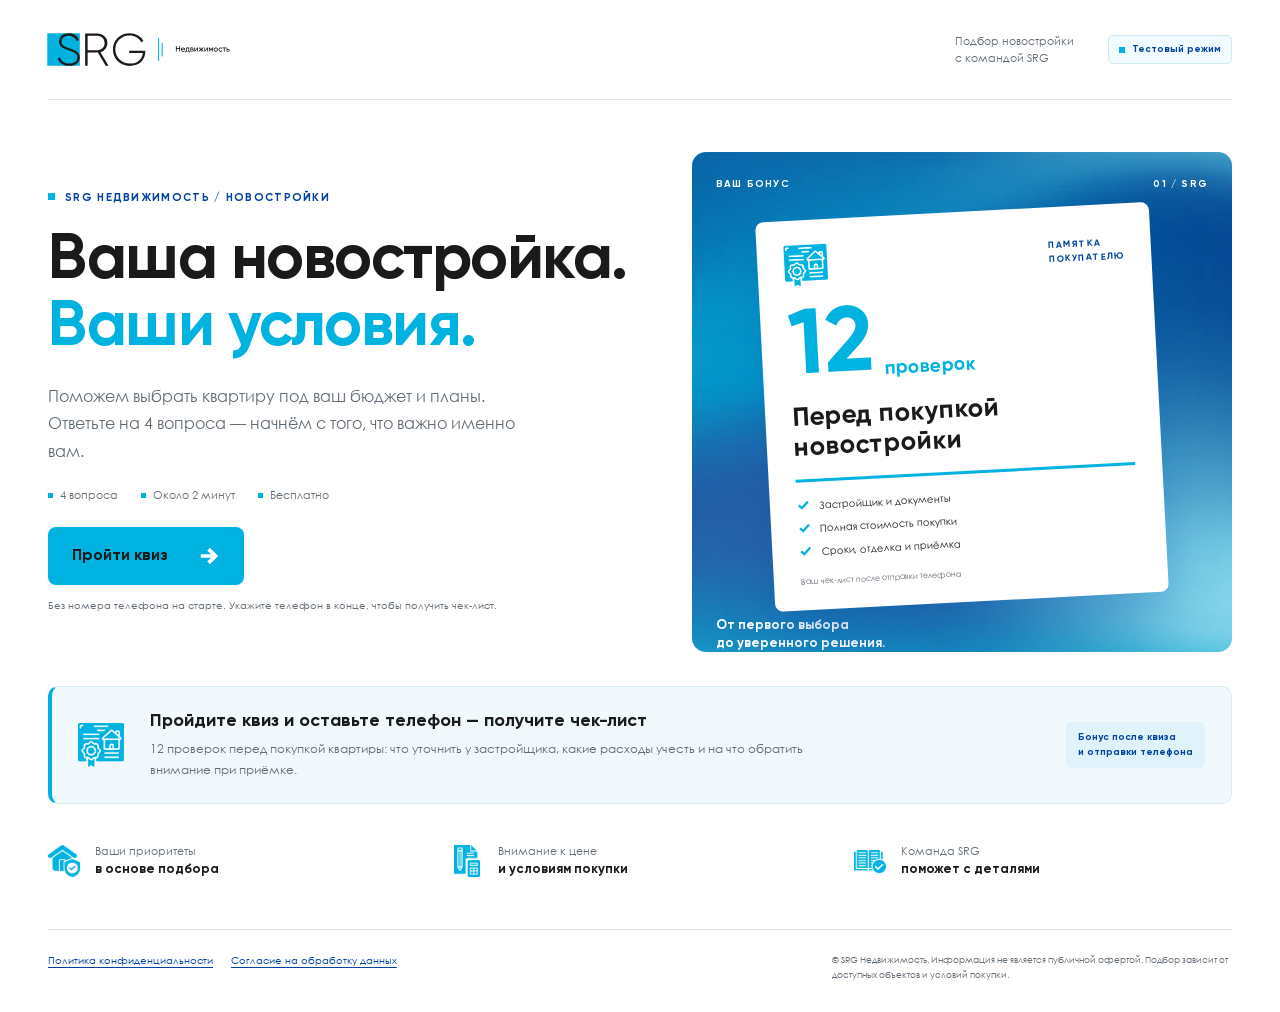
==== commit 5ca286e5: "Gate quiz bonus on phone submission and add preview completion screen" ====
--- a/SRG_quiz.html
+++ b/SRG_quiz.html
@@ -7,22 +7,27 @@
 <style>@font-face{font-family:SRGGilroy;src:url("[data-uri]") format("woff2");font-weight:700;font-display:swap}
 @font-face{font-family:SRGCentury;src:url("[data-uri]") format("woff2");font-weight:400;font-display:swap}
 @font-face{font-family:SRGCentury;src:url("[data-uri]") format("woff2");font-weight:700;font-display:swap}
-:root{--cyan:#00b2e0;--blue:#0062d8;--cobalt:#0143a2;--ink:#1a1a1a;--muted:#626c75;--line:#dee5e9;--soft:#f4f7f9;--error:#b42318}*{box-sizing:border-box}html{color-scheme:light}body{margin:0;color:var(--ink);background:#fff;font-family:SRGCentury,"Century Gothic",Arial,sans-serif;font-size:15px;line-height:1.6;-webkit-font-smoothing:antialiased}h1,h2,h3,strong,.primary,.back,.eyebrow,.step-counter{font-family:SRGGilroy,Arial,sans-serif;font-weight:700}h1,h2,h3,p{margin:0}button,input{font:inherit}button,a,input{-webkit-tap-highlight-color:transparent}button{border:0;cursor:pointer;color:inherit}a{color:inherit}button:focus-visible,a:focus-visible,input:focus-visible{outline:3px solid var(--blue);outline-offset:4px}button:disabled{cursor:not-allowed;opacity:.5}[hidden]{display:none!important}img{display:block;max-width:100%}svg{display:block}.wrap{width:min(1184px,calc(100% - 64px));margin:auto}.header{height:100px;border-bottom:1px solid var(--line);display:flex;justify-content:space-between;align-items:center;gap:24px}.brand-link{display:inline-flex;align-items:center}.logo{width:232px;height:auto;margin-left:-17px}.header-right{display:flex;align-items:center;gap:34px}.header-note{font-size:11px;color:var(--muted);line-height:1.5}.phone{font-family:SRGGilroy,Arial,sans-serif;font-size:18px;font-weight:700;text-decoration:none;white-space:nowrap}.phone small{display:block;font-family:SRGCentury,Arial,sans-serif;font-size:10px;font-weight:400;color:var(--muted);text-align:right}.hero{display:grid;grid-template-columns:1.1fr 1fr;gap:50px;align-items:center;padding:52px 0 34px}.eyebrow{color:var(--cobalt);font-size:11px;letter-spacing:1.3px;text-transform:uppercase;line-height:1.5}.eyebrow:before{content:'';width:7px;height:7px;background:var(--cyan);display:inline-block;margin-right:10px;vertical-align:1px}h1{font-size:64px;line-height:1.04;letter-spacing:-1.5px;margin:22px 0 21px}h1 span{color:var(--cyan)}.intro{font-size:16px;line-height:1.7;color:var(--muted);max-width:480px}.meta{display:flex;gap:23px;flex-wrap:wrap;font-size:11px;color:var(--muted);margin:23px 0}.meta span{display:flex;align-items:center;gap:7px}.meta span:before{content:'';width:5px;height:5px;background:var(--cyan)}.primary{display:inline-flex;align-items:center;justify-content:space-between;gap:30px;min-height:58px;padding:17px 24px;border-radius:8px;background:var(--cyan);color:var(--ink);font-size:16px;font-weight:700;line-height:1.3;text-decoration:none;transition:background .15s,box-shadow .15s}.primary:hover{background:#17bce7;box-shadow:0 6px 18px #00b2e022}.button-icon,.primary .arrow,.primary>span[aria-hidden]{color:#fff;display:inline-flex;align-items:center;justify-content:center}.button-icon svg,.arrow svg,.primary>span[aria-hidden] svg{width:22px;height:22px}.under-button{font-size:10px;color:var(--muted);line-height:1.6;margin-top:13px;max-width:450px}.mobile-br{display:none}.hero-visual{height:500px;border-radius:14px;background:var(--blue) url('[data-uri]') center/cover;position:relative;padding:24px;isolation:isolate;overflow:hidden;display:flex;flex-direction:column}.visual-top{display:flex;justify-content:space-between;color:#fff;font-family:SRGGilroy,Arial,sans-serif;font-weight:700;font-size:10px;letter-spacing:1.2px}.guide-preview{background:#fff;border-radius:8px;width:80%;margin:20px auto 0;padding:24px 27px;box-shadow:0 20px 50px #0143a244;transform:rotate(-3deg)}.guide-top{display:flex;align-items:center;justify-content:space-between;gap:20px}.guide-icon{width:43px;height:43px;object-fit:contain}.guide-top>span{font-family:SRGGilroy,Arial,sans-serif;font-size:9px;line-height:1.5;color:var(--cobalt);letter-spacing:1px}.guide-number{font-family:SRGGilroy,Arial,sans-serif;font-weight:700;color:var(--cyan);font-size:92px;line-height:.95;margin:18px 0 12px;display:flex;align-items:flex-end;gap:11px}.guide-number>span{font-size:19px;line-height:1;margin-bottom:10px}.guide-preview h2{font-size:26px;line-height:1.12}.guide-rule{height:3px;background:var(--cyan);margin:16px 0}.guide-points{display:grid;gap:8px}.guide-points>span{display:flex;align-items:center;gap:9px;font-size:10px;line-height:1.5}.guide-points svg{width:13px;height:13px;flex-shrink:0;color:var(--cyan)}.guide-foot{font-size:8px;line-height:1.5;color:var(--muted);margin-top:15px}.visual-caption{font-family:SRGGilroy,Arial,sans-serif;font-weight:700;font-size:13px;line-height:1.4;color:white;margin-top:auto;padding-top:15px}.gift{display:flex;align-items:center;gap:22px;padding:23px 26px;border-radius:10px;background:#f2f9fc;border:1px solid #d7edf4;border-left:4px solid var(--cyan);margin-bottom:24px}.gift-icon{flex-shrink:0;width:50px}.gift-icon img{width:46px;height:46px;object-fit:contain}.gift-title{font-family:SRGGilroy,Arial,sans-serif;font-size:18px;font-weight:700;line-height:1.3}.gift-copy{font-size:12px;line-height:1.7;color:var(--muted);margin-top:6px;max-width:700px}.pill{font-family:SRGGilroy,Arial,sans-serif;font-size:10px;font-weight:700;line-height:1.5;background:#e1f3fa;color:var(--cobalt);border-radius:5px;padding:8px 12px;display:inline-flex;margin-left:auto;white-space:nowrap}.value-strip{display:grid;grid-template-columns:1fr 1fr 1fr;gap:25px;margin:0 0 35px}.value-strip>div{display:flex;align-items:center;gap:15px;padding:15px 0}.value-strip img{width:32px;height:32px;object-fit:contain}.value-strip span{font-size:11px;color:var(--muted);line-height:1.5}.value-strip strong{font-size:13px;color:var(--ink)}.footer{display:flex;justify-content:space-between;gap:30px;border-top:1px solid var(--line);padding:23px 0 30px;color:var(--muted);font-size:10px;line-height:1.6}.footer-links{display:flex;flex-wrap:wrap;gap:18px}.footer small{font-size:9px;max-width:400px}.legal-link{text-underline-offset:3px;color:var(--cobalt)}.quiz-page{padding:26px 0 38px}.quiz-heading{display:flex;justify-content:space-between;align-items:center;gap:15px;margin-bottom:18px}.text-button{background:none;padding:5px 0;font-size:11px;color:var(--muted);display:inline-flex;align-items:center;gap:7px}.text-button:before,.back:before{content:'';display:inline-block;width:13px;height:12px;background:var(--cyan);clip-path:polygon(45% 0,0 50%,45% 100%,45% 65%,100% 65%,100% 35%,45% 35%)}.quiz-layout{display:grid;grid-template-columns:minmax(0,1fr) 285px;border:1px solid var(--line);border-radius:12px;overflow:hidden;min-height:590px;background:#fff}.main-panel{padding:35px 38px;min-width:0;display:flex;flex-direction:column}.progress-meta{display:flex;justify-content:space-between;font-size:10px;line-height:1.5;color:var(--muted);margin-bottom:10px}.progress{height:4px;background:#e8f1f5;border-radius:4px;overflow:hidden;margin-bottom:29px}.progress-fill{height:100%;background:var(--cyan);transition:width .2s}.question-title{font-size:33px;line-height:1.15;letter-spacing:-.4px;margin-bottom:11px}.question-sub{font-size:12px;line-height:1.7;color:var(--muted);margin-bottom:23px}#quiz-form{display:flex;flex-direction:column;flex:1}.choices{display:grid;grid-template-columns:1fr 1fr;gap:12px;padding:0;border:0;margin:0}.choice{display:flex;align-items:center;gap:13px;min-height:78px;padding:18px 15px;border:1px solid var(--line);border-radius:8px;cursor:pointer;transition:background .15s,border-color .15s}.choice:hover{border-color:var(--cyan);background:#f8fcfe}.choice:has(input:checked){border-color:var(--cyan);background:#eefaff;box-shadow:inset 0 0 0 1px var(--cyan)}.choice:has(input:focus-visible){outline:3px solid var(--blue);outline-offset:3px}.choice input{width:19px;height:19px;margin:0;accent-color:var(--cyan);flex-shrink:0}.choice strong{font-family:SRGCentury,Arial,sans-serif;font-size:12px;line-height:1.6;font-weight:700;display:block}.choice small{font-size:10px;line-height:1.6;color:var(--muted);display:block;margin-top:3px}.choices.rooms .choice{min-height:100px}.room-number{font-family:SRGGilroy,Arial,sans-serif;font-size:27px;font-weight:700;line-height:1;color:var(--cyan);min-width:35px}.quiz-bottom{margin-top:auto;padding-top:24px}.actions{display:flex;align-items:center;justify-content:space-between;gap:18px}.back{display:inline-flex;align-items:center;justify-content:center;gap:9px;min-height:51px;padding:14px 18px;background:#fff;border:1px solid var(--line);border-radius:8px;font-size:13px;font-weight:700}.actions .primary{min-height:51px;padding:14px 23px;font-size:14px;gap:25px}.keyboard-hint{font-size:9px;line-height:1.5;color:var(--muted);text-align:right;margin-top:13px}.error{color:var(--error);font-size:11px;line-height:1.7;min-height:20px;margin-bottom:10px}.aside{position:relative;isolation:isolate;background:var(--cobalt) url('[data-uri]') center/cover;color:#fff;padding:27px 24px;display:flex;flex-direction:column;gap:24px}.aside:before{position:absolute;inset:0;content:'';background:#0143a266;z-index:-1}.advisor{border-bottom:1px solid #ffffff44;padding-bottom:20px}.aside-logo{width:204px;height:auto;margin-left:-15px}.advisor p{font-size:11px;line-height:1.7;margin-top:7px}.tip{font-size:12px;line-height:1.8}.aside-gift{margin-top:auto;border-top:1px solid #ffffff55;padding-top:23px}.aside-gift-icon{width:42px;height:42px;object-fit:contain}.aside-gift .pill{margin:14px 0 10px;background:#00b2e0;color:var(--ink);font-size:9px}.aside-gift h3{font-size:22px;line-height:1.15}.aside-gift p{font-size:10px;line-height:1.8;margin-top:12px}.summary{display:flex;flex-wrap:wrap;gap:6px;margin:15px 0 22px}.summary span{font-size:9px;line-height:1.5;color:var(--cobalt);border:1px solid #d3e9f4;background:#f5fbfe;border-radius:4px;padding:5px 8px}.contact-grid{max-width:460px}.field-label{display:block;font-size:11px;font-weight:700;margin-bottom:8px}.input{width:100%;min-height:53px;border:1px solid #cdd8df;border-radius:6px;padding:14px 15px;font-size:16px;color:var(--ink);background:#fff}.input:focus{border-color:var(--cyan)}.checks{display:grid;gap:13px;margin:20px 0}.check{display:flex;align-items:flex-start;gap:10px;color:var(--muted);font-size:10px;line-height:1.7}.check input{width:18px;height:18px;accent-color:var(--cyan);flex-shrink:0;margin:1px 0 0}.check a{color:var(--cobalt);text-underline-offset:2px}.bonus-link{display:inline-flex;align-items:center;gap:8px;background:#eef9fe;border:1px solid #d8edf7;border-radius:5px;padding:11px 13px;color:var(--cobalt);font-size:11px;text-decoration:underline;text-underline-offset:3px}.notice{border-left:3px solid var(--cyan);background:#f1f9fd;border-radius:4px;padding:16px;font-size:12px;line-height:1.8;margin:16px 0}.success-icon{width:62px;height:62px;display:grid;place-items:center;background:var(--cyan);color:white;border-radius:8px;font-family:SRGGilroy,Arial,sans-serif;font-size:30px;margin-bottom:22px}.success-actions{display:flex;flex-wrap:wrap;gap:13px;margin-top:24px}dialog{width:min(660px,calc(100% - 32px));max-height:85vh;max-height:85dvh;border:0;border-top:5px solid var(--cyan);border-radius:10px;padding:27px;color:var(--ink);background:#fff;font-family:SRGCentury,Arial,sans-serif;box-shadow:0 25px 100px #0143a244}dialog::backdrop{background:#142c4da8;backdrop-filter:blur(3px)}.dialog-top{display:flex;justify-content:flex-end;position:sticky;top:0}.close{width:36px;height:36px;display:grid;place-items:center;background:#edf6fb;border-radius:5px;color:var(--cobalt);font-size:26px;line-height:1}.legal-content h3,.checklist-content h3{font-size:25px;line-height:1.2;margin:14px 0 20px}.legal-content p,.legal-content li,.checklist-content p,.checklist-content li{font-size:12px;line-height:1.9;color:var(--muted)}.legal-content p{margin:13px 0}.checklist-content ol{padding-left:23px}.checklist-content li{padding:10px 0;border-bottom:1px solid var(--line)}.checklist-content li::marker{color:var(--cyan);font-weight:700}.checklist-content .primary{margin-top:22px}.sr-only{position:absolute;width:1px;height:1px;padding:0;margin:-1px;overflow:hidden;clip:rect(0,0,0,0);white-space:nowrap;border:0}
+:root{--cyan:#00b2e0;--blue:#0062d8;--cobalt:#0143a2;--ink:#1a1a1a;--muted:#626c75;--line:#dee5e9;--soft:#f4f7f9;--error:#b42318}*{box-sizing:border-box}html{color-scheme:light}body{margin:0;color:var(--ink);background:#fff;font-family:SRGCentury,"Century Gothic",Arial,sans-serif;font-size:15px;line-height:1.6;-webkit-font-smoothing:antialiased}h1,h2,h3,strong,.primary,.back,.eyebrow,.step-counter{font-family:SRGGilroy,Arial,sans-serif;font-weight:700}h1,h2,h3,p{margin:0}button,input{font:inherit}button,a,input{-webkit-tap-highlight-color:transparent}button{border:0;cursor:pointer;color:inherit}a{color:inherit}button:focus-visible,a:focus-visible,input:focus-visible{outline:3px solid var(--blue);outline-offset:4px}button:disabled{cursor:not-allowed;opacity:.5}[hidden]{display:none!important}img{display:block;max-width:100%}svg{display:block}.wrap{width:min(1184px,calc(100% - 64px));margin:auto}.header{height:100px;border-bottom:1px solid var(--line);display:flex;justify-content:space-between;align-items:center;gap:24px}.brand-link{display:inline-flex;align-items:center}.logo{width:232px;height:auto;margin-left:-17px}.header-right{display:flex;align-items:center;gap:34px}.header-note{font-size:11px;color:var(--muted);line-height:1.5}.phone{font-family:SRGGilroy,Arial,sans-serif;font-size:18px;font-weight:700;text-decoration:none;white-space:nowrap}.phone small{display:block;font-family:SRGCentury,Arial,sans-serif;font-size:10px;font-weight:400;color:var(--muted);text-align:right}.hero{display:grid;grid-template-columns:1.1fr 1fr;gap:50px;align-items:center;padding:52px 0 34px}.eyebrow{color:var(--cobalt);font-size:11px;letter-spacing:1.3px;text-transform:uppercase;line-height:1.5}.eyebrow:before{content:'';width:7px;height:7px;background:var(--cyan);display:inline-block;margin-right:10px;vertical-align:1px}h1{font-size:64px;line-height:1.04;letter-spacing:-1.5px;margin:22px 0 21px}h1 span{color:var(--cyan)}.intro{font-size:16px;line-height:1.7;color:var(--muted);max-width:480px}.meta{display:flex;gap:23px;flex-wrap:wrap;font-size:11px;color:var(--muted);margin:23px 0}.meta span{display:flex;align-items:center;gap:7px}.meta span:before{content:'';width:5px;height:5px;background:var(--cyan)}.primary{display:inline-flex;align-items:center;justify-content:space-between;gap:30px;min-height:58px;padding:17px 24px;border-radius:8px;background:var(--cyan);color:var(--ink);font-size:16px;font-weight:700;line-height:1.3;text-decoration:none;transition:background .15s,box-shadow .15s}.primary:hover{background:#17bce7;box-shadow:0 6px 18px #00b2e022}.button-icon,.primary .arrow,.primary>span[aria-hidden]{color:#fff;display:inline-flex;align-items:center;justify-content:center}.button-icon svg,.arrow svg,.primary>span[aria-hidden] svg{width:22px;height:22px}.under-button{font-size:10px;color:var(--muted);line-height:1.6;margin-top:13px;max-width:450px}.mobile-br{display:none}.hero-visual{height:500px;border-radius:14px;background:var(--blue) url('[data-uri]') center/cover;position:relative;padding:24px;isolation:isolate;overflow:hidden;display:flex;flex-direction:column}.visual-top{display:flex;justify-content:space-between;color:#fff;font-family:SRGGilroy,Arial,sans-serif;font-weight:700;font-size:10px;letter-spacing:1.2px}.guide-preview{background:#fff;border-radius:8px;width:80%;margin:20px auto 0;padding:24px 27px;box-shadow:0 20px 50px #0143a244;transform:rotate(-3deg)}.guide-top{display:flex;align-items:center;justify-content:space-between;gap:20px}.guide-icon{width:43px;height:43px;object-fit:contain}.guide-top>span{font-family:SRGGilroy,Arial,sans-serif;font-size:9px;line-height:1.5;color:var(--cobalt);letter-spacing:1px}.guide-number{font-family:SRGGilroy,Arial,sans-serif;font-weight:700;color:var(--cyan);font-size:92px;line-height:.95;margin:18px 0 12px;display:flex;align-items:flex-end;gap:11px}.guide-number>span{font-size:19px;line-height:1;margin-bottom:10px}.guide-preview h2{font-size:26px;line-height:1.12}.guide-rule{height:3px;background:var(--cyan);margin:16px 0}.guide-points{display:grid;gap:8px}.guide-points>span{display:flex;align-items:center;gap:9px;font-size:10px;line-height:1.5}.guide-points svg{width:13px;height:13px;flex-shrink:0;color:var(--cyan)}.guide-foot{font-size:8px;line-height:1.5;color:var(--muted);margin-top:15px}.visual-caption{font-family:SRGGilroy,Arial,sans-serif;font-weight:700;font-size:13px;line-height:1.4;color:white;margin-top:auto;padding-top:15px}.gift{display:flex;align-items:center;gap:22px;padding:23px 26px;border-radius:10px;background:#f2f9fc;border:1px solid #d7edf4;border-left:4px solid var(--cyan);margin-bottom:24px}.gift-icon{flex-shrink:0;width:50px}.gift-icon img{width:46px;height:46px;object-fit:contain}.gift-title{font-family:SRGGilroy,Arial,sans-serif;font-size:18px;font-weight:700;line-height:1.3}.gift-copy{font-size:12px;line-height:1.7;color:var(--muted);margin-top:6px;max-width:700px}.pill{font-family:SRGGilroy,Arial,sans-serif;font-size:10px;font-weight:700;line-height:1.5;background:#e1f3fa;color:var(--cobalt);border-radius:5px;padding:8px 12px;display:inline-flex;margin-left:auto;white-space:nowrap}.value-strip{display:grid;grid-template-columns:1fr 1fr 1fr;gap:25px;margin:0 0 35px}.value-strip>div{display:flex;align-items:center;gap:15px;padding:15px 0}.value-strip img{width:32px;height:32px;object-fit:contain}.value-strip span{font-size:11px;color:var(--muted);line-height:1.5}.value-strip strong{font-size:13px;color:var(--ink)}.footer{display:flex;justify-content:space-between;gap:30px;border-top:1px solid var(--line);padding:23px 0 30px;color:var(--muted);font-size:10px;line-height:1.6}.footer-links{display:flex;flex-wrap:wrap;gap:18px}.footer small{font-size:9px;max-width:400px}.legal-link{text-underline-offset:3px;color:var(--cobalt)}.quiz-page{padding:26px 0 38px}.quiz-heading{display:flex;justify-content:space-between;align-items:center;gap:15px;margin-bottom:18px}.text-button{background:none;padding:5px 0;font-size:11px;color:var(--muted);display:inline-flex;align-items:center;gap:7px}.text-button:before,.back:before{content:'';display:inline-block;width:13px;height:12px;background:var(--cyan);clip-path:polygon(45% 0,0 50%,45% 100%,45% 65%,100% 65%,100% 35%,45% 35%)}.quiz-layout{display:grid;grid-template-columns:minmax(0,1fr) 285px;border:1px solid var(--line);border-radius:12px;overflow:hidden;min-height:590px;background:#fff}.main-panel{padding:35px 38px;min-width:0;display:flex;flex-direction:column}.progress-meta{display:flex;justify-content:space-between;font-size:10px;line-height:1.5;color:var(--muted);margin-bottom:10px}.progress{height:4px;background:#e8f1f5;border-radius:4px;overflow:hidden;margin-bottom:29px}.progress-fill{height:100%;background:var(--cyan);transition:width .2s}.question-title{font-size:33px;line-height:1.15;letter-spacing:-.4px;margin-bottom:11px}.question-sub{font-size:12px;line-height:1.7;color:var(--muted);margin-bottom:23px}#quiz-form{display:flex;flex-direction:column;flex:1}.choices{display:grid;grid-template-columns:1fr 1fr;gap:12px;padding:0;border:0;margin:0}.choice{display:flex;align-items:center;gap:13px;min-height:78px;padding:18px 15px;border:1px solid var(--line);border-radius:8px;cursor:pointer;transition:background .15s,border-color .15s}.choice:hover{border-color:var(--cyan);background:#f8fcfe}.choice:has(input:checked){border-color:var(--cyan);background:#eefaff;box-shadow:inset 0 0 0 1px var(--cyan)}.choice:has(input:focus-visible){outline:3px solid var(--blue);outline-offset:3px}.choice input{width:19px;height:19px;margin:0;accent-color:var(--cyan);flex-shrink:0}.choice strong{font-family:SRGCentury,Arial,sans-serif;font-size:12px;line-height:1.6;font-weight:700;display:block}.choice small{font-size:10px;line-height:1.6;color:var(--muted);display:block;margin-top:3px}.choices.rooms .choice{min-height:74px}.quiz-bottom{margin-top:auto;padding-top:24px}.actions{display:flex;align-items:center;justify-content:space-between;gap:18px}.back{display:inline-flex;align-items:center;justify-content:center;gap:9px;min-height:51px;padding:14px 18px;background:#fff;border:1px solid var(--line);border-radius:8px;font-size:13px;font-weight:700}.actions .primary{min-height:51px;padding:14px 23px;font-size:14px;gap:25px}.keyboard-hint{font-size:9px;line-height:1.5;color:var(--muted);text-align:right;margin-top:13px}.error{color:var(--error);font-size:11px;line-height:1.7;min-height:20px;margin-bottom:10px}.aside{position:relative;isolation:isolate;background:var(--cobalt) url('[data-uri]') center/cover;color:#fff;padding:27px 24px;display:flex;flex-direction:column;gap:24px}.aside:before{position:absolute;inset:0;content:'';background:#0143a266;z-index:-1}.advisor{border-bottom:1px solid #ffffff44;padding-bottom:20px}.aside-logo{width:204px;height:auto;margin-left:-15px}.advisor p{font-size:11px;line-height:1.7;margin-top:7px}.tip{font-size:12px;line-height:1.8}.aside-gift{margin-top:auto;border-top:1px solid #ffffff55;padding-top:23px}.aside-gift-icon{width:42px;height:42px;object-fit:contain}.aside-gift .pill{margin:14px 0 10px;background:#00b2e0;color:var(--ink);font-size:9px}.aside-gift h3{font-size:22px;line-height:1.15}.aside-gift p{font-size:10px;line-height:1.8;margin-top:12px}.summary{display:flex;flex-wrap:wrap;gap:6px;margin:15px 0 22px}.summary span{font-size:9px;line-height:1.5;color:var(--cobalt);border:1px solid #d3e9f4;background:#f5fbfe;border-radius:4px;padding:5px 8px}.contact-grid{max-width:460px}.field-label{display:block;font-size:11px;font-weight:700;margin-bottom:8px}.input{width:100%;min-height:53px;border:1px solid #cdd8df;border-radius:6px;padding:14px 15px;font-size:16px;color:var(--ink);background:#fff}.input:focus{border-color:var(--cyan)}.checks{display:grid;gap:13px;margin:20px 0}.check{display:flex;align-items:flex-start;gap:10px;color:var(--muted);font-size:10px;line-height:1.7}.check input{width:18px;height:18px;accent-color:var(--cyan);flex-shrink:0;margin:1px 0 0}.check a{color:var(--cobalt);text-underline-offset:2px}.bonus-link{display:inline-flex;align-items:center;gap:8px;background:#eef9fe;border:1px solid #d8edf7;border-radius:5px;padding:11px 13px;color:var(--cobalt);font-size:11px;text-decoration:underline;text-underline-offset:3px}.notice{border-left:3px solid var(--cyan);background:#f1f9fd;border-radius:4px;padding:16px;font-size:12px;line-height:1.8;margin:16px 0}.success-icon{width:62px;height:62px;display:grid;place-items:center;background:var(--cyan);color:white;border-radius:8px;font-family:SRGGilroy,Arial,sans-serif;font-size:30px;margin-bottom:22px}.success-actions{display:flex;flex-wrap:wrap;gap:13px;margin-top:24px}dialog{width:min(660px,calc(100% - 32px));max-height:85vh;max-height:85dvh;border:0;border-top:5px solid var(--cyan);border-radius:10px;padding:27px;color:var(--ink);background:#fff;font-family:SRGCentury,Arial,sans-serif;box-shadow:0 25px 100px #0143a244}dialog::backdrop{background:#142c4da8;backdrop-filter:blur(3px)}.dialog-top{display:flex;justify-content:flex-end;position:sticky;top:0}.close{width:36px;height:36px;display:grid;place-items:center;background:#edf6fb;border-radius:5px;color:var(--cobalt);font-size:26px;line-height:1}.legal-content h3,.checklist-content h3{font-size:25px;line-height:1.2;margin:14px 0 20px}.legal-content p,.legal-content li,.checklist-content p,.checklist-content li{font-size:12px;line-height:1.9;color:var(--muted)}.legal-content p{margin:13px 0}.checklist-content ol{padding-left:23px}.checklist-content li{padding:10px 0;border-bottom:1px solid var(--line)}.checklist-content li::marker{color:var(--cyan);font-weight:700}.checklist-content .primary{margin-top:22px}.sr-only{position:absolute;width:1px;height:1px;padding:0;margin:-1px;overflow:hidden;clip:rect(0,0,0,0);white-space:nowrap;border:0}
 @media(max-width:1050px){.wrap{width:calc(100% - 40px)}.hero{gap:28px}h1{font-size:54px}.hero-visual{height:470px}.guide-preview{width:88%;padding:23px}.guide-number{font-size:80px}.guide-preview h2{font-size:24px}.quiz-layout{grid-template-columns:minmax(0,1fr) 245px}.main-panel{padding:30px}.aside{padding:25px 20px}.question-title{font-size:29px}.gift>.pill{display:none}.header-note{display:none}.value-strip{gap:18px}}
-@media(max-width:700px){.wrap{width:calc(100% - 36px)}.header{height:78px;gap:15px}.logo{width:182px;margin-left:-14px}.phone{font-size:13px}.phone small{font-size:8px}.header-right{gap:0}#welcome{display:flex;flex-direction:column}.hero{display:contents}.hero-copy{padding-top:29px}.eyebrow{font-size:9px;letter-spacing:1px}h1{font-size:47px;line-height:1.04;letter-spacing:-.8px;margin:18px 0}.intro{font-size:13px;line-height:1.8;max-width:360px}.meta{font-size:10px;gap:16px;margin:21px 0}.primary{width:100%;font-size:15px;min-height:56px;padding:16px 20px}.under-button{font-size:9px;text-align:center;margin-top:10px;max-width:none}.mobile-br{display:none}.gift{order:1;padding:18px 15px;gap:13px;margin:24px 0}.gift-icon{width:34px}.gift-icon img{width:33px;height:37px}.gift-title{font-size:15px;line-height:1.35}.gift-copy{font-size:11px;line-height:1.8}.hero-visual{order:2;height:364px;border-radius:10px;padding:18px}.visual-top{font-size:8px}.guide-preview{margin-top:15px;width:74%;max-width:300px;padding:18px 20px}.guide-top>span{font-size:7px}.guide-icon{width:30px;height:30px}.guide-number{font-size:65px;gap:8px;margin:12px 0 10px}.guide-number>span{font-size:16px;margin-bottom:7px}.guide-preview h2{font-size:21px}.guide-rule{margin:12px 0;height:2px}.guide-points{gap:5px}.guide-points>span{font-size:8px}.guide-points svg{width:10px;height:10px}.guide-foot{font-size:7px;margin-top:9px}.visual-caption{display:none}.value-strip{order:3;display:grid;grid-template-columns:1fr;gap:0;margin:17px 0 23px}.value-strip>div{padding:13px 0;gap:14px;border-bottom:1px solid var(--line)}.value-strip img{width:28px;height:28px}.value-strip span{font-size:10px}.value-strip strong{font-size:12px}.footer{flex-direction:column;gap:13px;padding:21px 0 25px;font-size:9px}.footer-links{gap:12px}.footer small{font-size:8px;max-width:none}.quiz-page{padding:16px 0 25px}.quiz-heading{margin-bottom:14px}.quiz-heading .eyebrow{font-size:8px;letter-spacing:.8px}.text-button{font-size:10px}.quiz-layout{display:flex;flex-direction:column;border-radius:10px;min-height:0}.main-panel{padding:24px 18px;min-height:510px}.progress{margin-bottom:24px}.progress-meta{font-size:9px}.question-title{font-size:28px;line-height:1.14;letter-spacing:-.2px}.question-sub{font-size:12px;line-height:1.8;margin-bottom:21px}.choices{grid-template-columns:1fr;gap:10px}.choice{padding:14px;min-height:63px;gap:12px}.choice strong{font-size:12px;line-height:1.7}.choice small{font-size:10px}.choices.priorities,.choices.rooms{grid-template-columns:1fr 1fr}.choices.priorities .choice{min-height:94px;padding:13px 10px;gap:8px;align-items:flex-start}.choices.priorities .choice strong{font-size:11px;line-height:1.65}.choices.priorities .choice small{font-size:9px}.choice input{width:18px;height:18px}.choices.rooms .choice{position:relative;min-height:98px;flex-wrap:wrap;gap:8px}.choices.rooms .choice input{position:absolute;top:12px;right:12px}.choices.rooms .choice>span:last-child{width:100%}.room-number{font-size:29px}.quiz-bottom{padding-top:19px}.actions{gap:13px}.actions .primary{width:auto;flex:1;max-width:240px;justify-content:center;gap:19px;min-height:51px;font-size:13px;padding:14px 16px}.back{font-size:12px;padding:14px;min-height:51px}.keyboard-hint{display:none}.error{font-size:10px;line-height:1.8;min-height:18px}.aside{padding:18px 20px}.advisor,.tip{display:none}.aside-gift{display:grid;grid-template-columns:34px 1fr;column-gap:14px;border:0;padding:0;margin:0;align-items:center}.aside-gift-icon{width:33px;height:38px;grid-row:1/4}.aside-gift .pill{background:none;color:#fff;margin:0;padding:0;font-size:8px}.aside-gift h3{font-size:15px;line-height:1.2;margin:3px 0}.aside-gift h3 br{display:none}.aside-gift p{font-size:10px;line-height:1.7;margin:0}.check{font-size:9px;line-height:1.8}.summary{margin-bottom:20px}.summary span{font-size:8px}.bonus-link{font-size:10px;line-height:1.6}.success-actions{flex-direction:column}.success-actions .primary{justify-content:center}.notice{font-size:11px}dialog{padding:20px}.legal-content h3,.checklist-content h3{font-size:23px}.legal-content p,.legal-content li,.checklist-content p,.checklist-content li{font-size:11px}}
+@media(max-width:700px){.wrap{width:calc(100% - 36px)}.header{height:78px;gap:15px}.logo{width:182px;margin-left:-14px}.phone{font-size:13px}.phone small{font-size:8px}.header-right{gap:0}#welcome{display:flex;flex-direction:column}.hero{display:contents}.hero-copy{padding-top:29px}.eyebrow{font-size:9px;letter-spacing:1px}h1{font-size:47px;line-height:1.04;letter-spacing:-.8px;margin:18px 0}.intro{font-size:13px;line-height:1.8;max-width:360px}.meta{font-size:10px;gap:16px;margin:21px 0}.primary{width:100%;font-size:15px;min-height:56px;padding:16px 20px}.under-button{font-size:9px;text-align:center;margin-top:10px;max-width:none}.mobile-br{display:none}.gift{order:1;padding:18px 15px;gap:13px;margin:24px 0}.gift-icon{width:34px}.gift-icon img{width:33px;height:37px}.gift-title{font-size:15px;line-height:1.35}.gift-copy{font-size:11px;line-height:1.8}.hero-visual{order:2;height:364px;border-radius:10px;padding:18px}.visual-top{font-size:8px}.guide-preview{margin-top:15px;width:74%;max-width:300px;padding:18px 20px}.guide-top>span{font-size:7px}.guide-icon{width:30px;height:30px}.guide-number{font-size:65px;gap:8px;margin:12px 0 10px}.guide-number>span{font-size:16px;margin-bottom:7px}.guide-preview h2{font-size:21px}.guide-rule{margin:12px 0;height:2px}.guide-points{gap:5px}.guide-points>span{font-size:8px}.guide-points svg{width:10px;height:10px}.guide-foot{font-size:7px;margin-top:9px}.visual-caption{display:none}.value-strip{order:3;display:grid;grid-template-columns:1fr;gap:0;margin:17px 0 23px}.value-strip>div{padding:13px 0;gap:14px;border-bottom:1px solid var(--line)}.value-strip img{width:28px;height:28px}.value-strip span{font-size:10px}.value-strip strong{font-size:12px}.footer{flex-direction:column;gap:13px;padding:21px 0 25px;font-size:9px}.footer-links{gap:12px}.footer small{font-size:8px;max-width:none}.quiz-page{padding:16px 0 25px}.quiz-heading{margin-bottom:14px}.quiz-heading .eyebrow{font-size:8px;letter-spacing:.8px}.text-button{font-size:10px}.quiz-layout{display:flex;flex-direction:column;border-radius:10px;min-height:0}.main-panel{padding:24px 18px;min-height:510px}.progress{margin-bottom:24px}.progress-meta{font-size:9px}.question-title{font-size:28px;line-height:1.14;letter-spacing:-.2px}.question-sub{font-size:12px;line-height:1.8;margin-bottom:21px}.choices{grid-template-columns:1fr;gap:10px}.choice{padding:14px;min-height:63px;gap:12px}.choice strong{font-size:12px;line-height:1.7}.choice small{font-size:10px}.choices.priorities,.choices.rooms{grid-template-columns:1fr 1fr}.choices.priorities .choice{min-height:94px;padding:13px 10px;gap:8px;align-items:flex-start}.choices.priorities .choice strong{font-size:11px;line-height:1.65}.choices.priorities .choice small{font-size:9px}.choice input{width:18px;height:18px}.choices.rooms .choice{min-height:74px}.quiz-bottom{padding-top:19px}.actions{gap:13px}.actions .primary{width:auto;flex:1;max-width:240px;justify-content:center;gap:19px;min-height:51px;font-size:13px;padding:14px 16px}.back{font-size:12px;padding:14px;min-height:51px}.keyboard-hint{display:none}.error{font-size:10px;line-height:1.8;min-height:18px}.aside{padding:18px 20px}.advisor,.tip{display:none}.aside-gift{display:grid;grid-template-columns:34px 1fr;column-gap:14px;border:0;padding:0;margin:0;align-items:center}.aside-gift-icon{width:33px;height:38px;grid-row:1/4}.aside-gift .pill{background:none;color:#fff;margin:0;padding:0;font-size:8px}.aside-gift h3{font-size:15px;line-height:1.2;margin:3px 0}.aside-gift h3 br{display:none}.aside-gift p{font-size:10px;line-height:1.7;margin:0}.check{font-size:9px;line-height:1.8}.summary{margin-bottom:20px}.summary span{font-size:8px}.bonus-link{font-size:10px;line-height:1.6}.success-actions{flex-direction:column}.success-actions .primary{justify-content:center}.notice{font-size:11px}dialog{padding:20px}.legal-content h3,.checklist-content h3{font-size:23px}.legal-content p,.legal-content li,.checklist-content p,.checklist-content li{font-size:11px}}
 @media(max-width:360px){.wrap{width:calc(100% - 28px)}.logo{width:157px;margin-left:-12px}.phone{font-size:11px}.phone small{font-size:7px}h1{font-size:40px}.meta{gap:12px;font-size:9px}.mobile-br{display:block}.main-panel{padding:23px 14px}.question-title{font-size:26px}.choices.priorities .choice{padding:12px 9px;gap:7px}.choices.priorities .choice strong{font-size:10.5px}.choice input{width:17px;height:17px}.gift{padding:17px 12px;gap:11px}.gift-title{font-size:14px}.guide-preview{width:81%}.hero-visual{height:355px}}
 @media(prefers-reduced-motion:reduce){*,*:before,*:after{animation:none!important;transition:none!important;scroll-behavior:auto!important}}
+.preview-badge{display:inline-flex;align-items:center;gap:7px;border:1px solid #ccebf5;border-radius:5px;padding:7px 10px;background:#f2fbff;color:var(--cobalt);font-family:SRGGilroy,Arial,sans-serif;font-size:10px;line-height:1.3;white-space:nowrap}.preview-badge:before{content:'';width:6px;height:6px;background:var(--cyan)}.locked-bonus{display:flex;align-items:center;gap:9px;border:1px solid #d9e6ed;border-radius:6px;background:#f6fafc;padding:12px;color:var(--muted);font-size:11px;line-height:1.7}.locked-mark{color:var(--cyan);flex-shrink:0}.locked-mark svg{width:20px;height:20px}.preview-note{font-size:10px;line-height:1.8;color:var(--muted);margin-top:13px;max-width:460px}.contact-actions{flex-wrap:wrap}.contact-actions .primary{max-width:none;flex:1;font-size:13px;gap:16px}.contact-actions .arrow{flex-shrink:0}.main-panel.is-success{padding:30px}.completion{position:relative;background:#fff;border:1px solid #d9eaf2;border-radius:10px;overflow:hidden;padding:29px}.completion:before{content:'';display:block;position:absolute;top:0;left:0;right:0;height:5px;background:linear-gradient(90deg,#00b2e0,#0062d8,#0143a2)}.completion-top{display:flex;justify-content:space-between;align-items:center;gap:16px;margin-bottom:19px}.completion-kicker{font-family:SRGGilroy,Arial,sans-serif;color:var(--cobalt);font-weight:700;font-size:11px;letter-spacing:1.3px}.completion-check{width:39px;height:39px;display:grid;place-items:center;border-radius:8px;background:var(--cyan);color:#fff}.completion-check svg{width:22px;height:22px}.completion-title{font-size:40px;line-height:1.08;letter-spacing:-.5px;margin:0 0 16px}.completion-copy{font-size:12px;line-height:1.9;color:var(--muted)}.completion-steps{display:flex;flex-wrap:wrap;gap:9px 16px;margin:20px 0 23px}.completion-steps>span{display:inline-flex;align-items:center;gap:6px;font-size:9px;color:var(--cobalt);line-height:1.5}.completion-steps svg{width:12px;height:12px;color:var(--cyan);flex-shrink:0}.completion-bonus{display:grid;grid-template-columns:110px minmax(0,1fr);gap:22px;align-items:center;background:#f1f9fd;border:1px solid #d6edf7;border-radius:8px;padding:21px;margin-bottom:20px}.completion-number{color:var(--cyan);font-family:SRGGilroy,Arial,sans-serif;font-size:78px;font-weight:700;line-height:.9}.completion-number>span{font-size:15px;display:block;line-height:1.5;margin-top:6px}.completion-icon{width:31px;height:31px;object-fit:contain;margin-bottom:9px}.completion-bonus h3{font-size:20px;line-height:1.2;margin-bottom:8px}.completion-bonus p{font-size:10px;line-height:1.9;color:var(--muted)}.completion-download{width:100%;font-size:15px;justify-content:space-between}.completion-links{display:flex;flex-wrap:wrap;justify-content:space-between;align-items:center;gap:12px;margin-top:13px}.completion-links .text-button{font-size:10px;text-decoration:underline;text-underline-offset:3px;color:var(--cobalt)}.completion-links .text-button:before{display:none}.completion-preview{border-top:1px solid var(--line);margin-top:21px;padding-top:15px;color:var(--muted);font-size:10px;line-height:1.8}.completion-preview strong{color:var(--cobalt);font-size:11px}
+@media(max-width:1050px){.completion{padding:24px}.main-panel.is-success{padding:25px}.completion-title{font-size:35px}.completion-bonus{grid-template-columns:85px minmax(0,1fr);gap:17px;padding:17px}.completion-number{font-size:67px}.completion-bonus h3{font-size:18px}}
+@media(max-width:700px){.preview-badge{padding:7px 8px;font-size:9px;gap:5px}.header-note{display:none}.choices.rooms .choice{min-height:72px;position:static;flex-wrap:nowrap;gap:10px;align-items:center}.choices.rooms .choice input{position:static;flex-shrink:0}.choices.rooms .choice>span:last-child{width:auto}.choices.rooms .choice strong{font-size:12px}.contact-actions{display:grid;grid-template-columns:1fr}.contact-actions .back{grid-row:2;justify-self:start}.contact-actions .primary{font-size:13px;max-width:none;width:100%;justify-content:space-between;min-height:57px;line-height:1.4;padding:14px 17px}.locked-bonus{font-size:10px;align-items:flex-start}.preview-note{font-size:10px;line-height:1.8}.main-panel.is-success{padding:16px;min-height:0}.completion{padding:23px 16px;border-radius:8px}.completion-top{margin-bottom:19px}.completion-kicker{font-size:10px;letter-spacing:1px}.completion-check{width:34px;height:34px}.completion-title{font-size:33px;line-height:1.1;letter-spacing:-.3px}.completion-copy{font-size:11px;line-height:1.9}.completion-steps{gap:9px 13px;margin:19px 0}.completion-steps>span{font-size:9px}.completion-bonus{grid-template-columns:73px minmax(0,1fr);gap:13px;padding:17px 13px}.completion-number{font-size:61px}.completion-number>span{font-size:12px}.completion-bonus h3{font-size:18px}.completion-bonus p{font-size:9px;line-height:1.9}.completion-icon{width:27px;height:27px}.completion-download{font-size:14px;padding:16px;min-height:55px}.completion-links{gap:10px}.completion-links .text-button{font-size:9px}.completion-preview{font-size:9px;line-height:1.9;margin-top:18px;padding-top:15px}.completion-preview strong{font-size:10px}}
+@media(max-width:360px){.preview-badge{font-size:8px;padding:6px}.main-panel.is-success{padding:12px}.completion{padding:21px 13px}.completion-title{font-size:29px}.completion-bonus{grid-template-columns:63px minmax(0,1fr);padding:15px 11px;gap:10px}.completion-number{font-size:53px}.completion-bonus h3{font-size:16px}.completion-links{flex-direction:column;align-items:flex-start}.choices.rooms .choice strong{font-size:11px}}
+
 </style>
 </head><body>
-<header class="wrap header"><a class="brand-link" href="#" data-home aria-label="SRG Недвижимость — на главную"><img class="logo" src="[data-uri]" alt="SRG Недвижимость" width="232" height="71"></a><div class="header-right"><span class="header-note">Подбор новостройки<br>с командой SRG</span><a class="phone" href="tel:+79645530168">+7 964 553 01 68<small>Обсудим вашу будущую квартиру</small></a></div></header>
+<header class="wrap header"><a class="brand-link" href="#" data-home aria-label="SRG Недвижимость — на главную"><img class="logo" src="[data-uri]" alt="SRG Недвижимость" width="232" height="71"></a><div class="header-right"><span class="header-note">Подбор новостройки<br>с командой SRG</span><span class="preview-badge">Тестовый режим</span></div></header>
 <main>
 <section class="wrap" id="welcome" aria-labelledby="hero-title">
-<div class="hero"><div class="hero-copy"><p class="eyebrow">SRG Недвижимость / Новостройки</p><h1 id="hero-title">Ваша новостройка.<br><span>Ваши условия.</span></h1><p class="intro">Поможем выбрать квартиру под ваш бюджет и планы. Ответьте на 4 вопроса — начнём с того, что важно именно вам.</p><div class="meta"><span>4 вопроса</span><span>Около 2 минут</span><span>Бесплатно</span></div><button class="primary" type="button" id="start">Пройти квиз<span class="button-icon"><svg viewBox="0 0 24 24" fill="currentColor" aria-hidden="true"><path d="M13 3 10 6l4 4H3v4h11l-4 4 3 3 9-9z"/></svg></span></button><p class="under-button">Без номера телефона на старте.<br class="mobile-br"> Контакты — только в конце, если нужен подбор.</p></div>
-<div class="hero-visual"><div class="visual-top"><span>ВАШ БОНУС</span><span>01 / SRG</span></div><div class="guide-preview"><div class="guide-top"><img class="guide-icon" src="[data-uri]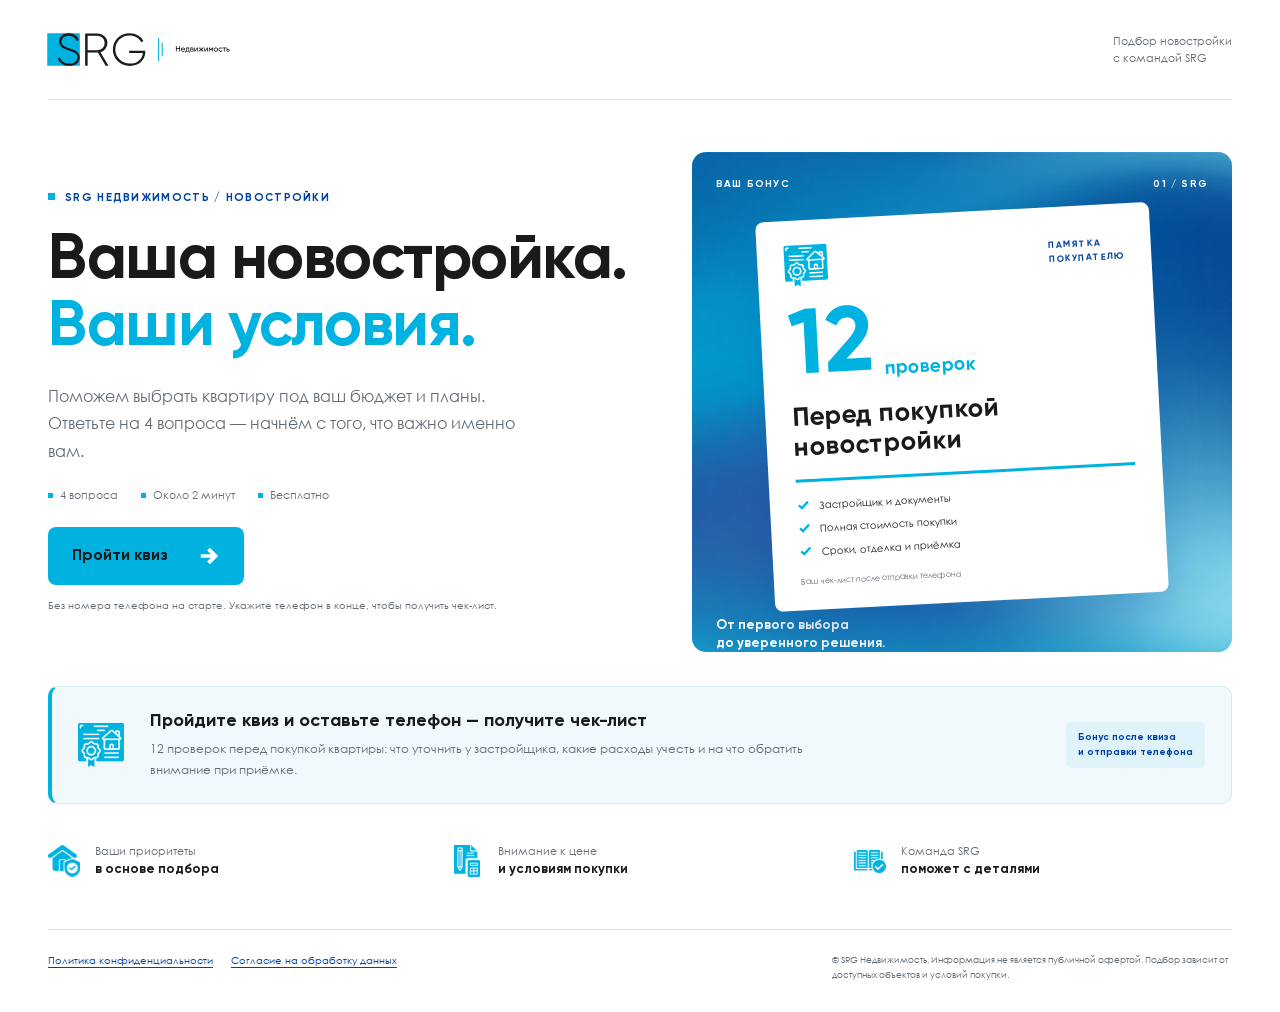
==== commit 2b600cca: "Remove mode labels and update quiz thank-you copy" ====
--- a/SRG_quiz.html
+++ b/SRG_quiz.html
@@ -12,14 +12,14 @@
 @media(max-width:700px){.wrap{width:calc(100% - 36px)}.header{height:78px;gap:15px}.logo{width:182px;margin-left:-14px}.phone{font-size:13px}.phone small{font-size:8px}.header-right{gap:0}#welcome{display:flex;flex-direction:column}.hero{display:contents}.hero-copy{padding-top:29px}.eyebrow{font-size:9px;letter-spacing:1px}h1{font-size:47px;line-height:1.04;letter-spacing:-.8px;margin:18px 0}.intro{font-size:13px;line-height:1.8;max-width:360px}.meta{font-size:10px;gap:16px;margin:21px 0}.primary{width:100%;font-size:15px;min-height:56px;padding:16px 20px}.under-button{font-size:9px;text-align:center;margin-top:10px;max-width:none}.mobile-br{display:none}.gift{order:1;padding:18px 15px;gap:13px;margin:24px 0}.gift-icon{width:34px}.gift-icon img{width:33px;height:37px}.gift-title{font-size:15px;line-height:1.35}.gift-copy{font-size:11px;line-height:1.8}.hero-visual{order:2;height:364px;border-radius:10px;padding:18px}.visual-top{font-size:8px}.guide-preview{margin-top:15px;width:74%;max-width:300px;padding:18px 20px}.guide-top>span{font-size:7px}.guide-icon{width:30px;height:30px}.guide-number{font-size:65px;gap:8px;margin:12px 0 10px}.guide-number>span{font-size:16px;margin-bottom:7px}.guide-preview h2{font-size:21px}.guide-rule{margin:12px 0;height:2px}.guide-points{gap:5px}.guide-points>span{font-size:8px}.guide-points svg{width:10px;height:10px}.guide-foot{font-size:7px;margin-top:9px}.visual-caption{display:none}.value-strip{order:3;display:grid;grid-template-columns:1fr;gap:0;margin:17px 0 23px}.value-strip>div{padding:13px 0;gap:14px;border-bottom:1px solid var(--line)}.value-strip img{width:28px;height:28px}.value-strip span{font-size:10px}.value-strip strong{font-size:12px}.footer{flex-direction:column;gap:13px;padding:21px 0 25px;font-size:9px}.footer-links{gap:12px}.footer small{font-size:8px;max-width:none}.quiz-page{padding:16px 0 25px}.quiz-heading{margin-bottom:14px}.quiz-heading .eyebrow{font-size:8px;letter-spacing:.8px}.text-button{font-size:10px}.quiz-layout{display:flex;flex-direction:column;border-radius:10px;min-height:0}.main-panel{padding:24px 18px;min-height:510px}.progress{margin-bottom:24px}.progress-meta{font-size:9px}.question-title{font-size:28px;line-height:1.14;letter-spacing:-.2px}.question-sub{font-size:12px;line-height:1.8;margin-bottom:21px}.choices{grid-template-columns:1fr;gap:10px}.choice{padding:14px;min-height:63px;gap:12px}.choice strong{font-size:12px;line-height:1.7}.choice small{font-size:10px}.choices.priorities,.choices.rooms{grid-template-columns:1fr 1fr}.choices.priorities .choice{min-height:94px;padding:13px 10px;gap:8px;align-items:flex-start}.choices.priorities .choice strong{font-size:11px;line-height:1.65}.choices.priorities .choice small{font-size:9px}.choice input{width:18px;height:18px}.choices.rooms .choice{min-height:74px}.quiz-bottom{padding-top:19px}.actions{gap:13px}.actions .primary{width:auto;flex:1;max-width:240px;justify-content:center;gap:19px;min-height:51px;font-size:13px;padding:14px 16px}.back{font-size:12px;padding:14px;min-height:51px}.keyboard-hint{display:none}.error{font-size:10px;line-height:1.8;min-height:18px}.aside{padding:18px 20px}.advisor,.tip{display:none}.aside-gift{display:grid;grid-template-columns:34px 1fr;column-gap:14px;border:0;padding:0;margin:0;align-items:center}.aside-gift-icon{width:33px;height:38px;grid-row:1/4}.aside-gift .pill{background:none;color:#fff;margin:0;padding:0;font-size:8px}.aside-gift h3{font-size:15px;line-height:1.2;margin:3px 0}.aside-gift h3 br{display:none}.aside-gift p{font-size:10px;line-height:1.7;margin:0}.check{font-size:9px;line-height:1.8}.summary{margin-bottom:20px}.summary span{font-size:8px}.bonus-link{font-size:10px;line-height:1.6}.success-actions{flex-direction:column}.success-actions .primary{justify-content:center}.notice{font-size:11px}dialog{padding:20px}.legal-content h3,.checklist-content h3{font-size:23px}.legal-content p,.legal-content li,.checklist-content p,.checklist-content li{font-size:11px}}
 @media(max-width:360px){.wrap{width:calc(100% - 28px)}.logo{width:157px;margin-left:-12px}.phone{font-size:11px}.phone small{font-size:7px}h1{font-size:40px}.meta{gap:12px;font-size:9px}.mobile-br{display:block}.main-panel{padding:23px 14px}.question-title{font-size:26px}.choices.priorities .choice{padding:12px 9px;gap:7px}.choices.priorities .choice strong{font-size:10.5px}.choice input{width:17px;height:17px}.gift{padding:17px 12px;gap:11px}.gift-title{font-size:14px}.guide-preview{width:81%}.hero-visual{height:355px}}
 @media(prefers-reduced-motion:reduce){*,*:before,*:after{animation:none!important;transition:none!important;scroll-behavior:auto!important}}
-.preview-badge{display:inline-flex;align-items:center;gap:7px;border:1px solid #ccebf5;border-radius:5px;padding:7px 10px;background:#f2fbff;color:var(--cobalt);font-family:SRGGilroy,Arial,sans-serif;font-size:10px;line-height:1.3;white-space:nowrap}.preview-badge:before{content:'';width:6px;height:6px;background:var(--cyan)}.locked-bonus{display:flex;align-items:center;gap:9px;border:1px solid #d9e6ed;border-radius:6px;background:#f6fafc;padding:12px;color:var(--muted);font-size:11px;line-height:1.7}.locked-mark{color:var(--cyan);flex-shrink:0}.locked-mark svg{width:20px;height:20px}.preview-note{font-size:10px;line-height:1.8;color:var(--muted);margin-top:13px;max-width:460px}.contact-actions{flex-wrap:wrap}.contact-actions .primary{max-width:none;flex:1;font-size:13px;gap:16px}.contact-actions .arrow{flex-shrink:0}.main-panel.is-success{padding:30px}.completion{position:relative;background:#fff;border:1px solid #d9eaf2;border-radius:10px;overflow:hidden;padding:29px}.completion:before{content:'';display:block;position:absolute;top:0;left:0;right:0;height:5px;background:linear-gradient(90deg,#00b2e0,#0062d8,#0143a2)}.completion-top{display:flex;justify-content:space-between;align-items:center;gap:16px;margin-bottom:19px}.completion-kicker{font-family:SRGGilroy,Arial,sans-serif;color:var(--cobalt);font-weight:700;font-size:11px;letter-spacing:1.3px}.completion-check{width:39px;height:39px;display:grid;place-items:center;border-radius:8px;background:var(--cyan);color:#fff}.completion-check svg{width:22px;height:22px}.completion-title{font-size:40px;line-height:1.08;letter-spacing:-.5px;margin:0 0 16px}.completion-copy{font-size:12px;line-height:1.9;color:var(--muted)}.completion-steps{display:flex;flex-wrap:wrap;gap:9px 16px;margin:20px 0 23px}.completion-steps>span{display:inline-flex;align-items:center;gap:6px;font-size:9px;color:var(--cobalt);line-height:1.5}.completion-steps svg{width:12px;height:12px;color:var(--cyan);flex-shrink:0}.completion-bonus{display:grid;grid-template-columns:110px minmax(0,1fr);gap:22px;align-items:center;background:#f1f9fd;border:1px solid #d6edf7;border-radius:8px;padding:21px;margin-bottom:20px}.completion-number{color:var(--cyan);font-family:SRGGilroy,Arial,sans-serif;font-size:78px;font-weight:700;line-height:.9}.completion-number>span{font-size:15px;display:block;line-height:1.5;margin-top:6px}.completion-icon{width:31px;height:31px;object-fit:contain;margin-bottom:9px}.completion-bonus h3{font-size:20px;line-height:1.2;margin-bottom:8px}.completion-bonus p{font-size:10px;line-height:1.9;color:var(--muted)}.completion-download{width:100%;font-size:15px;justify-content:space-between}.completion-links{display:flex;flex-wrap:wrap;justify-content:space-between;align-items:center;gap:12px;margin-top:13px}.completion-links .text-button{font-size:10px;text-decoration:underline;text-underline-offset:3px;color:var(--cobalt)}.completion-links .text-button:before{display:none}.completion-preview{border-top:1px solid var(--line);margin-top:21px;padding-top:15px;color:var(--muted);font-size:10px;line-height:1.8}.completion-preview strong{color:var(--cobalt);font-size:11px}
+.locked-bonus{display:flex;align-items:center;gap:9px;border:1px solid #d9e6ed;border-radius:6px;background:#f6fafc;padding:12px;color:var(--muted);font-size:11px;line-height:1.7}.locked-mark{color:var(--cyan);flex-shrink:0}.locked-mark svg{width:20px;height:20px}.contact-actions{flex-wrap:wrap}.contact-actions .primary{max-width:none;flex:1;font-size:13px;gap:16px}.contact-actions .arrow{flex-shrink:0}.main-panel.is-success{padding:30px}.completion{position:relative;background:#fff;border:1px solid #d9eaf2;border-radius:10px;overflow:hidden;padding:29px}.completion:before{content:'';display:block;position:absolute;top:0;left:0;right:0;height:5px;background:linear-gradient(90deg,#00b2e0,#0062d8,#0143a2)}.completion-top{display:flex;justify-content:space-between;align-items:center;gap:16px;margin-bottom:19px}.completion-kicker{font-family:SRGGilroy,Arial,sans-serif;color:var(--cobalt);font-weight:700;font-size:11px;letter-spacing:1.3px}.completion-check{width:39px;height:39px;display:grid;place-items:center;border-radius:8px;background:var(--cyan);color:#fff}.completion-check svg{width:22px;height:22px}.completion-title{font-size:40px;line-height:1.08;letter-spacing:-.5px;margin:0 0 16px}.completion-copy{font-size:12px;line-height:1.9;color:var(--muted)}.completion-steps{display:flex;flex-wrap:wrap;gap:9px 16px;margin:20px 0 23px}.completion-steps>span{display:inline-flex;align-items:center;gap:6px;font-size:9px;color:var(--cobalt);line-height:1.5}.completion-steps svg{width:12px;height:12px;color:var(--cyan);flex-shrink:0}.completion-bonus{display:grid;grid-template-columns:110px minmax(0,1fr);gap:22px;align-items:center;background:#f1f9fd;border:1px solid #d6edf7;border-radius:8px;padding:21px;margin-bottom:20px}.completion-number{color:var(--cyan);font-family:SRGGilroy,Arial,sans-serif;font-size:78px;font-weight:700;line-height:.9}.completion-number>span{font-size:15px;display:block;line-height:1.5;margin-top:6px}.completion-icon{width:31px;height:31px;object-fit:contain;margin-bottom:9px}.completion-bonus h3{font-size:20px;line-height:1.2;margin-bottom:8px}.completion-bonus p{font-size:10px;line-height:1.9;color:var(--muted)}.completion-download{width:100%;font-size:15px;justify-content:space-between}.completion-links{display:flex;flex-wrap:wrap;justify-content:space-between;align-items:center;gap:12px;margin-top:13px}.completion-links .text-button{font-size:10px;text-decoration:underline;text-underline-offset:3px;color:var(--cobalt)}.completion-links .text-button:before{display:none}
 @media(max-width:1050px){.completion{padding:24px}.main-panel.is-success{padding:25px}.completion-title{font-size:35px}.completion-bonus{grid-template-columns:85px minmax(0,1fr);gap:17px;padding:17px}.completion-number{font-size:67px}.completion-bonus h3{font-size:18px}}
-@media(max-width:700px){.preview-badge{padding:7px 8px;font-size:9px;gap:5px}.header-note{display:none}.choices.rooms .choice{min-height:72px;position:static;flex-wrap:nowrap;gap:10px;align-items:center}.choices.rooms .choice input{position:static;flex-shrink:0}.choices.rooms .choice>span:last-child{width:auto}.choices.rooms .choice strong{font-size:12px}.contact-actions{display:grid;grid-template-columns:1fr}.contact-actions .back{grid-row:2;justify-self:start}.contact-actions .primary{font-size:13px;max-width:none;width:100%;justify-content:space-between;min-height:57px;line-height:1.4;padding:14px 17px}.locked-bonus{font-size:10px;align-items:flex-start}.preview-note{font-size:10px;line-height:1.8}.main-panel.is-success{padding:16px;min-height:0}.completion{padding:23px 16px;border-radius:8px}.completion-top{margin-bottom:19px}.completion-kicker{font-size:10px;letter-spacing:1px}.completion-check{width:34px;height:34px}.completion-title{font-size:33px;line-height:1.1;letter-spacing:-.3px}.completion-copy{font-size:11px;line-height:1.9}.completion-steps{gap:9px 13px;margin:19px 0}.completion-steps>span{font-size:9px}.completion-bonus{grid-template-columns:73px minmax(0,1fr);gap:13px;padding:17px 13px}.completion-number{font-size:61px}.completion-number>span{font-size:12px}.completion-bonus h3{font-size:18px}.completion-bonus p{font-size:9px;line-height:1.9}.completion-icon{width:27px;height:27px}.completion-download{font-size:14px;padding:16px;min-height:55px}.completion-links{gap:10px}.completion-links .text-button{font-size:9px}.completion-preview{font-size:9px;line-height:1.9;margin-top:18px;padding-top:15px}.completion-preview strong{font-size:10px}}
-@media(max-width:360px){.preview-badge{font-size:8px;padding:6px}.main-panel.is-success{padding:12px}.completion{padding:21px 13px}.completion-title{font-size:29px}.completion-bonus{grid-template-columns:63px minmax(0,1fr);padding:15px 11px;gap:10px}.completion-number{font-size:53px}.completion-bonus h3{font-size:16px}.completion-links{flex-direction:column;align-items:flex-start}.choices.rooms .choice strong{font-size:11px}}
+@media(max-width:700px){.header-note{display:none}.choices.rooms .choice{min-height:72px;position:static;flex-wrap:nowrap;gap:10px;align-items:center}.choices.rooms .choice input{position:static;flex-shrink:0}.choices.rooms .choice>span:last-child{width:auto}.choices.rooms .choice strong{font-size:12px}.contact-actions{display:grid;grid-template-columns:1fr}.contact-actions .back{grid-row:2;justify-self:start}.contact-actions .primary{font-size:13px;max-width:none;width:100%;justify-content:space-between;min-height:57px;line-height:1.4;padding:14px 17px}.locked-bonus{font-size:10px;align-items:flex-start}.main-panel.is-success{padding:16px;min-height:0}.completion{padding:23px 16px;border-radius:8px}.completion-top{margin-bottom:19px}.completion-kicker{font-size:10px;letter-spacing:1px}.completion-check{width:34px;height:34px}.completion-title{font-size:33px;line-height:1.1;letter-spacing:-.3px}.completion-copy{font-size:11px;line-height:1.9}.completion-steps{gap:9px 13px;margin:19px 0}.completion-steps>span{font-size:9px}.completion-bonus{grid-template-columns:73px minmax(0,1fr);gap:13px;padding:17px 13px}.completion-number{font-size:61px}.completion-number>span{font-size:12px}.completion-bonus h3{font-size:18px}.completion-bonus p{font-size:9px;line-height:1.9}.completion-icon{width:27px;height:27px}.completion-download{font-size:14px;padding:16px;min-height:55px}.completion-links{gap:10px}.completion-links .text-button{font-size:9px}}
+@media(max-width:360px){.main-panel.is-success{padding:12px}.completion{padding:21px 13px}.completion-title{font-size:29px}.completion-bonus{grid-template-columns:63px minmax(0,1fr);padding:15px 11px;gap:10px}.completion-number{font-size:53px}.completion-bonus h3{font-size:16px}.completion-links{flex-direction:column;align-items:flex-start}.choices.rooms .choice strong{font-size:11px}}
 
 </style>
 </head><body>
-<header class="wrap header"><a class="brand-link" href="#" data-home aria-label="SRG Недвижимость — на главную"><img class="logo" src="[data-uri]" alt="SRG Недвижимость" width="232" height="71"></a><div class="header-right"><span class="header-note">Подбор новостройки<br>с командой SRG</span><span class="preview-badge">Тестовый режим</span></div></header>
+<header class="wrap header"><a class="brand-link" href="#" data-home aria-label="SRG Недвижимость — на главную"><img class="logo" src="[data-uri]" alt="SRG Недвижимость" width="232" height="71"></a><div class="header-right"><span class="header-note">Подбор новостройки<br>с командой SRG</span></div></header>
 <main>
 <section class="wrap" id="welcome" aria-labelledby="hero-title">
 <div class="hero"><div class="hero-copy"><p class="eyebrow">SRG Недвижимость / Новостройки</p><h1 id="hero-title">Ваша новостройка.<br><span>Ваши условия.</span></h1><p class="intro">Поможем выбрать квартиру под ваш бюджет и планы. Ответьте на 4 вопроса — начнём с того, что важно именно вам.</p><div class="meta"><span>4 вопроса</span><span>Около 2 минут</span><span>Бесплатно</span></div><button class="primary" type="button" id="start">Пройти квиз<span class="button-icon"><svg viewBox="0 0 24 24" fill="currentColor" aria-hidden="true"><path d="M13 3 10 6l4 4H3v4h11l-4 4 3 3 9-9z"/></svg></span></button><p class="under-button">Без номера телефона на старте.<br class="mobile-br"> Укажите телефон в конце, чтобы получить чек-лист.</p></div>
@@ -116,7 +116,7 @@
     return;
   }
   $('#advisor-tip').textContent='Остался один шаг. Укажите номер телефона — после отправки откроется финальный экран с вашим чек-листом.';
-  content.innerHTML=`<h2 class="question-title" id="question-title" tabindex="-1">Оставьте телефон —<br>заберите чек-лист</h2><p class="question-sub">Вы уже ответили на все вопросы. Укажите номер, чтобы завершить квиз и открыть памятку покупателя.</p><div class="summary">${questions.map(question=>'<span>'+esc(answerText(question))+'</span>').join('')}</div><div class="contact-grid"><label class="field-label" for="phone">Ваш номер телефона</label><input class="input" id="phone" name="phone" type="tel" inputmode="tel" autocomplete="tel" maxlength="24" placeholder="+7 (999) 000-00-00" aria-describedby="error" value="${esc(contact.phone)}" required></div><div class="checks"><label class="check"><input id="personal" name="personal" type="checkbox" ${contact.personal?'checked':''} required><span>Даю <a href="#personal-data-consent" data-legal="personal-data-consent">согласие на обработку персональных данных</a> для обратной связи по заявке.</span></label><label class="check"><input id="privacy" name="privacy" type="checkbox" ${contact.privacy?'checked':''} required><span>Ознакомлен(а) с <a href="#privacy-policy" data-legal="privacy-policy">политикой конфиденциальности</a>.</span></label></div><div class="locked-bonus"><span class="locked-mark" aria-hidden="true"><svg viewBox="0 0 24 24" fill="currentColor"><path d="M7 9V6a5 5 0 0 1 10 0v3h2v13H5V9zm3 0h4V6a2 2 0 0 0-4 0zm1 5v4h2v-4z"/></svg></span><span>Чек-лист откроется после отправки телефона</span></div>${previewMode?'<p class="preview-note">Тестовый режим: номер никуда не отправляется. После нажатия кнопки вы увидите финальный экран.</p>':''}`;
+  content.innerHTML=`<h2 class="question-title" id="question-title" tabindex="-1">Оставьте телефон —<br>заберите чек-лист</h2><p class="question-sub">Вы уже ответили на все вопросы. Укажите номер, чтобы завершить квиз и открыть памятку покупателя.</p><div class="summary">${questions.map(question=>'<span>'+esc(answerText(question))+'</span>').join('')}</div><div class="contact-grid"><label class="field-label" for="phone">Ваш номер телефона</label><input class="input" id="phone" name="phone" type="tel" inputmode="tel" autocomplete="tel" maxlength="24" placeholder="+7 (999) 000-00-00" aria-describedby="error" value="${esc(contact.phone)}" required></div><div class="checks"><label class="check"><input id="personal" name="personal" type="checkbox" ${contact.personal?'checked':''} required><span>Даю <a href="#personal-data-consent" data-legal="personal-data-consent">согласие на обработку персональных данных</a> для обратной связи по заявке.</span></label><label class="check"><input id="privacy" name="privacy" type="checkbox" ${contact.privacy?'checked':''} required><span>Ознакомлен(а) с <a href="#privacy-policy" data-legal="privacy-policy">политикой конфиденциальности</a>.</span></label></div><div class="locked-bonus"><span class="locked-mark" aria-hidden="true"><svg viewBox="0 0 24 24" fill="currentColor"><path d="M7 9V6a5 5 0 0 1 10 0v3h2v13H5V9zm3 0h4V6a2 2 0 0 0-4 0zm1 5v4h2v-4z"/></svg></span><span>Чек-лист откроется после отправки телефона</span></div>`;
 }
 function goHome(){
   if(sending)return;
@@ -134,7 +134,7 @@
   $('.aside-gift p').textContent='Ваш бонус уже доступен. Сохраните чек-лист и используйте его при выборе квартиры.';
   $('#progress-area').hidden=true;$('.quiz-bottom').hidden=true;
   $('#advisor-tip').textContent='Чек-лист уже доступен. Сохраните его и используйте при сравнении проектов, проверке документов и приёмке квартиры.';
-  content.innerHTML=`<section id="success-screen" class="completion" aria-labelledby="question-title"><div class="completion-top"><span class="completion-kicker">КВИЗ ПРОЙДЕН</span><span class="completion-check">${tick}</span></div><h2 id="question-title" class="completion-title" tabindex="-1">Спасибо!<br>Ваш чек-лист готов</h2><p class="completion-copy">Вы ответили на вопросы и указали телефон. Заберите 12 проверок, которые помогут внимательнее подойти к покупке новостройки.</p><div class="completion-steps"><span>${tick}Ответы заполнены</span><span>${tick}Телефон указан</span><span>${tick}Бонус доступен</span></div><div class="completion-bonus"><div class="completion-number">12<span>проверок</span></div><div><img class="completion-icon" src="${bonusIcon}" alt="" width="38" height="38"><h3>Перед покупкой новостройки</h3><p>Застройщик · документы · полная стоимость · сроки · отделка · приёмка</p></div></div><button class="primary completion-download" type="button" data-download-checklist>Скачать чек-лист<span class="arrow"><svg viewBox="0 0 24 24" fill="currentColor" aria-hidden="true"><path d="M10 2h4v10l4-4 3 3-9 9-9-9 3-3 4 4zM3 21h18v3H3z"/></svg></span></button><div class="completion-links"><button type="button" class="text-button" data-checklist>Посмотреть чек-лист</button><button type="button" class="text-button" id="restart">Пройти квиз заново</button></div>${previewMode?'<p class="completion-preview"><strong>Предпросмотр финального экрана.</strong><br>Тестовый режим: номер никуда не отправлен.</p>':'<p class="completion-preview">Заявка принята. Специалист SRG свяжется с вами для уточнения деталей.</p>'}</section>`;
+  content.innerHTML=`<section id="success-screen" class="completion" aria-labelledby="question-title"><div class="completion-top"><span class="completion-kicker">КВИЗ ПРОЙДЕН</span><span class="completion-check">${tick}</span></div><h2 id="question-title" class="completion-title" tabindex="-1">Спасибо за прохождение квиза!</h2><p class="completion-copy">Мы свяжемся с вами, чтобы уточнить детали и помочь с подбором новостройки. А пока заберите ваш чек-лист — 12 проверок перед покупкой квартиры.</p><div class="completion-steps"><span>${tick}Ответы заполнены</span><span>${tick}Телефон указан</span><span>${tick}Бонус доступен</span></div><div class="completion-bonus"><div class="completion-number">12<span>проверок</span></div><div><img class="completion-icon" src="${bonusIcon}" alt="" width="38" height="38"><h3>Перед покупкой новостройки</h3><p>Застройщик · документы · полная стоимость · сроки · отделка · приёмка</p></div></div><button class="primary completion-download" type="button" data-download-checklist>Скачать чек-лист<span class="arrow"><svg viewBox="0 0 24 24" fill="currentColor" aria-hidden="true"><path d="M10 2h4v10l4-4 3 3-9 9-9-9 3-3 4 4zM3 21h18v3H3z"/></svg></span></button><div class="completion-links"><button type="button" class="text-button" data-checklist>Посмотреть чек-лист</button><button type="button" class="text-button" id="restart">Пройти квиз заново</button></div></section>`;
   $('#checklist-items').innerHTML=checklist.map(([title,description])=>'<li><strong>'+esc(title)+'.</strong> '+esc(description)+'</li>').join('');
   $('#download').disabled=false;
   $('#restart').addEventListener('click',restart);
